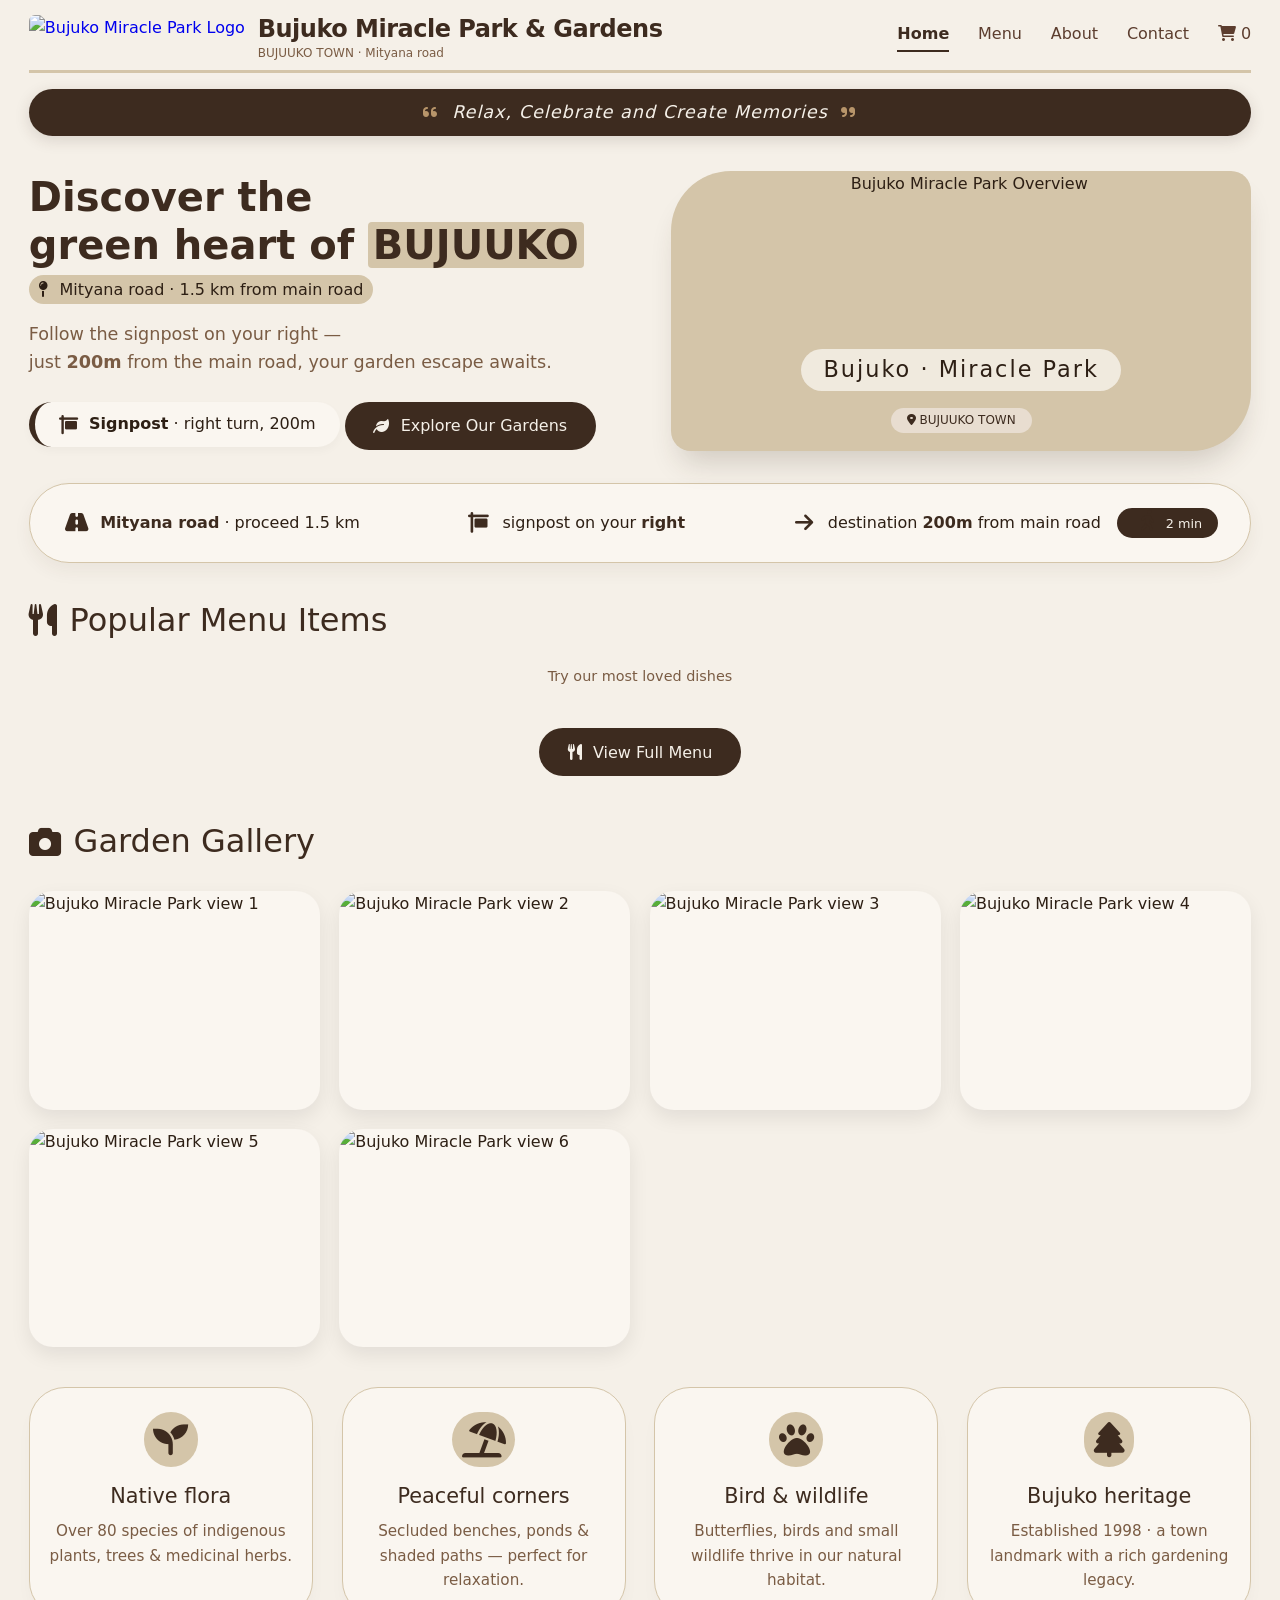
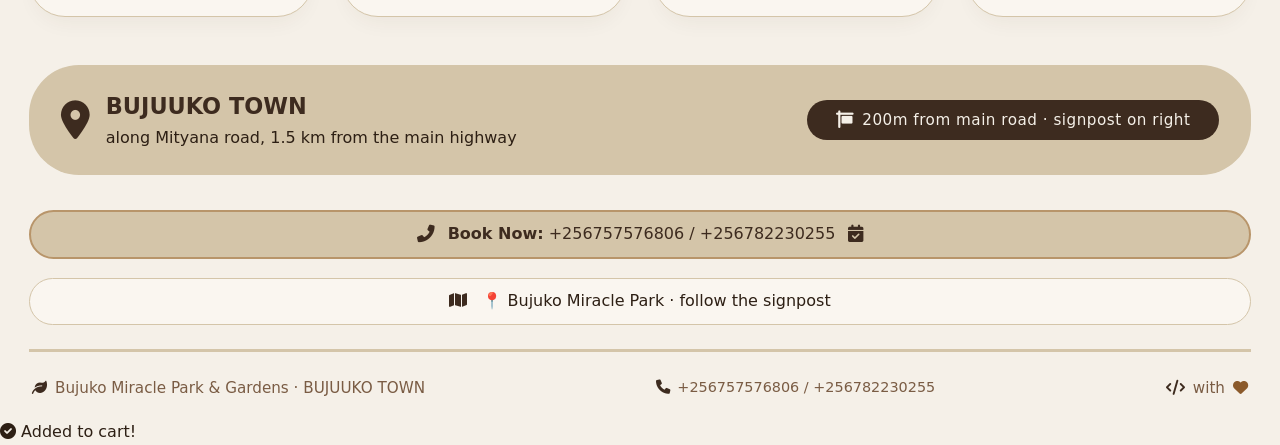
==== index.html @ a2c8a7f7 "Fix HTML formatting and ensure proper structure" ====
<!DOCTYPE html>
<html lang="en">
<head>
    <meta charset="UTF-8" />
    <meta name="viewport" content="width=device-width, initial-scale=1.0" />
    <title>Bujuko Miracle Park & Gardens · Home</title>

    <!-- Font Awesome Icons (free) -->
    <link rel="stylesheet" href="https://cdnjs.cloudflare.com/ajax/libs/font-awesome/6.0.0-beta3/css/all.min.css" />

    <!-- External CSS -->
    <link rel="stylesheet" href="style.css" />
</head>
<body>
    <div class="container">
        <!-- ===== HEADER / NAV ===== -->
        <header class="navbar">
            <div class="logo">
                <a href="index.html" style="text-decoration: none; display: flex; align-items: center; gap: 0.8rem;">
                    <img src="logo.jpeg" alt="Bujuko Miracle Park Logo" class="logo-img" />
                    <div>
                        <h1>Bujuko Miracle Park & Gardens</h1>
                        <span>BUJUUKO TOWN · Mityana road</span>
                    </div>
                </a>
            </div>
            <div class="nav-links">
                <a href="index.html" class="active">Home</a>
                <a href="menu.html">Menu</a>
                <a href="about.html">About</a>
                <a href="contact.html">Contact</a>
                <a href="cart.html" class="cart-link">
                    <i class="fas fa-shopping-cart"></i>
                    <span class="cart-count" id="cartCount">0</span>
                </a>
            </div>
        </header>

        <!-- ===== SLOGAN BANNER ===== -->
        <div class="slogan-banner">
            <i class="fas fa-quote-left"></i>
            <span>Relax, Celebrate and Create Memories</span>
            <i class="fas fa-quote-right"></i>
        </div>

        <!-- ===== HERO / SIGNPOST SECTION WITH OVERVIEW IMAGE ===== -->
        <div class="hero">
            <div class="hero-text">
                <h2>
                    Discover the <br />green heart of
                    <span class="highlight-town">BUJUUKO</span>
                </h2>
                <div class="highlight">
                    <i class="fas fa-map-pin" style="margin-right: 6px"></i>
                    Mityana road · 1.5 km from main road
                </div>
                <p>
                    Follow the signpost on your right — <br />
                    just <strong>200m</strong> from the main road, your garden escape
                    awaits.
                </p>
                <div class="signpost-badge">
                    <i class="fas fa-sign"></i>
                    <span><strong>Signpost</strong> · right turn, 200m</span>
                </div>
                <a href="about.html" class="btn-primary">
                    <i class="fas fa-leaf"></i> Explore Our Gardens
                </a>
            </div>
            <div class="hero-image">
                <img src="overview.jpeg" alt="Bujuko Miracle Park Overview" class="hero-img" />
                <div class="hero-overlay"></div>
                <div class="garden-label">Bujuko · Miracle Park</div>
                <div class="hero-location">
                    <i class="fas fa-location-dot"></i> BUJUUKO TOWN
                </div>
            </div>
        </div>

        <!-- ===== DIRECTION CARD ===== -->
        <div class="direction-card">
            <div class="direction-item">
                <i class="fas fa-road"></i>
                <span><strong>Mityana road</strong> · proceed 1.5 km</span>
            </div>
            <div class="direction-item">
                <i class="fas fa-sign"></i>
                <span>signpost on your <strong>right</strong></span>
            </div>
            <div class="direction-item">
                <i class="fas fa-arrow-right"></i>
                <span>destination <strong>200m</strong> from main road</span>
                <span class="distance-badge"
                ><i class="fas fa-walking"></i> 2 min</span>
            </div>
        </div>

        <!-- ===== FEATURED MENU ITEMS ===== -->
        <section class="featured-menu">
            <h2 class="section-title">
                <i class="fas fa-utensils"></i> Popular Menu Items
            </h2>
            <p class="menu-subtitle">Try our most loved dishes</p>
            <div class="menu-grid" id="featuredMenu">
                <!-- Items will be loaded by JavaScript -->
            </div>
            <div style="text-align: center; margin-top: 1.5rem;">
                <a href="menu.html" class="btn-primary">
                    <i class="fas fa-utensils"></i> View Full Menu
                </a>
            </div>
        </section>

        <!-- ===== PHOTO GALLERY ===== -->
        <section class="gallery-section">
            <h2 class="section-title">
                <i class="fas fa-camera"></i> Garden Gallery
            </h2>
            <div class="gallery-grid">
                <div class="gallery-item">
                    <img src="garden1.jpeg" alt="Bujuko Miracle Park view 1" />
                </div>
                <div class="gallery-item">
                    <img src="garden2.jpeg" alt="Bujuko Miracle Park view 2" />
                </div>
                <div class="gallery-item">
                    <img src="garden3.jpeg" alt="Bujuko Miracle Park view 3" />
                </div>
                <div class="gallery-item">
                    <img src="garden4.jpeg" alt="Bujuko Miracle Park view 4" />
                </div>
                <div class="gallery-item">
                    <img src="garden5.jpeg" alt="Bujuko Miracle Park view 5" />
                </div>
                <div class="gallery-item">
                    <img src="garden6.jpeg" alt="Bujuko Miracle Park view 6" />
                </div>
            </div>
        </section>

        <!-- ===== FEATURES / HIGHLIGHTS ===== -->
        <div class="features">
            <div class="feature-card">
                <i class="fas fa-seedling"></i>
                <h3>Native flora</h3>
                <p>
                    Over 80 species of indigenous plants, trees &amp; medicinal
                    herbs.
                </p>
            </div>
            <div class="feature-card">
                <i class="fas fa-umbrella-beach"></i>
                <h3>Peaceful corners</h3>
                <p>
                    Secluded benches, ponds &amp; shaded paths — perfect for
                    relaxation.
                </p>
            </div>
            <div class="feature-card">
                <i class="fas fa-paw"></i>
                <h3>Bird &amp; wildlife</h3>
                <p>
                    Butterflies, birds and small wildlife thrive in our natural
                    habitat.
                </p>
            </div>
            <div class="feature-card">
                <i class="fas fa-tree"></i>
                <h3>Bujuko heritage</h3>
                <p>
                    Established 1998 · a town landmark with a rich gardening
                    legacy.
                </p>
            </div>
        </div>

        <!-- ===== LOCATION / TOWN + MAIN ROAD INFO ===== -->
        <div class="location-section">
            <div class="location-text">
                <i class="fas fa-location-dot"></i>
                <div>
                    <span class="town">BUJUUKO TOWN</span>
                    <span style="display: block; font-size: 1rem;">
                        along Mityana road, 1.5 km from the main highway
                    </span>
                </div>
            </div>
            <div class="location-cta">
                <i class="fas fa-sign"></i> 200m from main road · signpost on right
            </div>
        </div>

        <!-- ===== BOOKING NUMBERS ===== -->
        <div class="booking-banner">
            <i class="fas fa-phone-alt"></i>
            <span><strong>Book Now:</strong> +256757576806 / +256782230255</span>
            <i class="fas fa-calendar-check"></i>
        </div>

        <!-- ===== DYNAMIC GREETING MESSAGE ===== -->
        <div class="greeting-message">
            <i class="fas fa-map"></i>
            <span id="dynamic-greeting">📍 Bujuko Miracle Park · follow the signpost</span>
        </div>

        <!-- ===== FOOTER ===== -->
        <footer class="footer">
            <div>
                <i class="fas fa-leaf"></i> Bujuko Miracle Park & Gardens · BUJUUKO TOWN
            </div>
            <div class="credit">
                <i class="fas fa-phone"></i> +256757576806 / +256782230255
            </div>
            <div>
                <i class="fas fa-code"></i> with <i class="fas fa-heart"></i>
            </div>
        </footer>
    </div>

    <!-- Lightbox overlay for full-size images -->
    <div class="lightbox" id="lightbox">
        <span class="close-lightbox" id="closeLightbox">&times;</span>
        <img class="lightbox-content" id="lightboxImage" />
        <div class="lightbox-caption" id="lightboxCaption"></div>
    </div>

    <!-- Cart Toast Notification -->
    <div id="cartToast" class="cart-toast">
        <i class="fas fa-check-circle"></i>
        <span id="toastMessage">Added to cart!</span>
    </div>

    <!-- External JavaScript -->
    <script src="script.js"></script>
</body>
</html>
---- style.css ----
/* ============================================================
   BUJUKO MIRACLE PARK & GARDENS - COFFEE BROWN & OFF-WHITE THEME
   Pages: Home | About | Contact
   ============================================================ */

/* ---------- COLOR VARIABLES ---------- */
:root {
    --coffee-dark: #3D2B1F;
    --coffee-medium: #5C3D2E;
    --coffee-light: #7A5C44;
    --coffee-cream: #D4C5A9;
    --off-white: #F5F0E8;
    --warm-white: #FAF6F0;
    --cream: #E8DDD0;
    --coffee-gold: #B8956A;
    --coffee-foam: #E8DDD0;
    --text-dark: #2D1F14;
    --text-light: #F5F0E8;
}

/* ---------- RESET & BASE ---------- */
* {
    margin: 0;
    padding: 0;
    box-sizing: border-box;
    font-family: 'Segoe UI', Roboto, system-ui, sans-serif;
}

body {
    background: var(--off-white);
    color: var(--text-dark);
    line-height: 1.6;
}

.container {
    max-width: 1280px;
    margin: 0 auto;
    padding: 0 1.8rem;
}

/* ---------- SLOGAN BANNER ---------- */
.slogan-banner {
    background: var(--coffee-dark);
    color: var(--off-white);
    text-align: center;
    padding: 0.6rem 1.2rem;
    border-radius: 60px;
    margin: 1rem 0 0.5rem;
    font-size: 1.1rem;
    font-weight: 400;
    letter-spacing: 1px;
    display: flex;
    align-items: center;
    justify-content: center;
    gap: 0.8rem;
    flex-wrap: wrap;
    box-shadow: 0 4px 15px rgba(61, 43, 31, 0.15);
}

.slogan-banner i {
    color: var(--coffee-gold);
    font-size: 1rem;
}

.slogan-banner span {
    font-style: italic;
}

/* ---------- BOOKING BANNER ---------- */
.booking-banner {
    background: var(--coffee-cream);
    color: var(--coffee-dark);
    text-align: center;
    padding: 0.6rem 1.2rem;
    border-radius: 60px;
    margin: 1.2rem 0;
    font-size: 1rem;
    font-weight: 500;
    display: flex;
    align-items: center;
    justify-content: center;
    gap: 0.8rem;
    flex-wrap: wrap;
    border: 2px solid var(--coffee-gold);
}

.booking-banner i {
    color: var(--coffee-dark);
    font-size: 1.1rem;
}

.booking-banner strong {
    color: var(--coffee-dark);
}

/* ---------- QUICK BOOKING (Contact Page) ---------- */
.quick-booking {
    background: var(--warm-white);
    padding: 1.2rem;
    border-radius: 28px;
    margin: 1.2rem 0;
    border: 2px solid var(--coffee-cream);
    text-align: center;
}

.quick-booking h3 {
    color: var(--coffee-dark);
    margin-bottom: 0.4rem;
    font-size: 1.2rem;
}

.quick-booking h3 i {
    color: var(--coffee-dark);
    margin-right: 0.5rem;
}

.quick-booking p {
    color: var(--coffee-light);
    margin-bottom: 0.8rem;
}

.booking-buttons {
    display: flex;
    gap: 0.8rem;
    justify-content: center;
    flex-wrap: wrap;
}

.booking-btn {
    display: inline-flex;
    align-items: center;
    gap: 0.5rem;
    background: var(--coffee-dark);
    color: var(--off-white);
    padding: 0.5rem 1.2rem;
    border-radius: 60px;
    text-decoration: none;
    font-weight: 500;
    transition: 0.3s;
    font-size: 0.9rem;
}

.booking-btn:hover {
    background: var(--coffee-medium);
    transform: translateY(-2px);
    box-shadow: 0 6px 20px rgba(61, 43, 31, 0.2);
}

.booking-btn i {
    color: var(--coffee-gold);
}

/* ---------- HEADER / NAV ---------- */
.navbar {
    display: flex;
    justify-content: space-between;
    align-items: center;
    padding: 0.6rem 0 0.4rem;
    flex-wrap: wrap;
    border-bottom: 3px solid var(--coffee-cream);
}

.logo a {
    text-decoration: none;
    display: flex;
    align-items: center;
    gap: 0.8rem;
}

.logo h1 {
    font-size: 1.5rem;
    font-weight: 600;
    color: var(--coffee-dark);
    letter-spacing: -0.5px;
}

.logo span {
    font-weight: 300;
    color: var(--coffee-light);
    font-size: 0.75rem;
    display: block;
    margin-top: -4px;
}

/* ---------- LOGO IMAGE ---------- */
.logo-img {
    height: 42px;
    width: auto;
    border-radius: 6px;
    display: block;
}

.nav-links {
    display: flex;
    gap: 1.8rem;
    font-weight: 500;
}

.nav-links a {
    text-decoration: none;
    color: var(--coffee-medium);
    font-size: 1rem;
    transition: 0.2s;
    border-bottom: 2px solid transparent;
    padding-bottom: 4px;
}

.nav-links a:hover {
    border-bottom-color: var(--coffee-gold);
    color: var(--coffee-dark);
}

.nav-links a.active {
    border-bottom-color: var(--coffee-dark);
    color: var(--coffee-dark);
    font-weight: 600;
}

/* ---------- BUTTONS ---------- */
.btn-primary {
    display: inline-flex;
    align-items: center;
    gap: 0.7rem;
    background: var(--coffee-dark);
    color: var(--off-white);
    padding: 0.7rem 1.8rem;
    border-radius: 60px;
    text-decoration: none;
    font-weight: 500;
    transition: 0.3s;
    border: none;
    cursor: pointer;
    font-size: 1rem;
    margin-top: 1rem;
}

.btn-primary:hover {
    background: var(--coffee-medium);
    transform: translateY(-2px);
    box-shadow: 0 8px 20px rgba(61, 43, 31, 0.3);
}

/* ---------- HERO ---------- */
.hero {
    display: flex;
    flex-wrap: wrap;
    align-items: center;
    justify-content: space-between;
    margin: 2.2rem 0 2rem;
    gap: 2rem;
}

.hero-text {
    flex: 1 1 380px;
}

.hero-text h2 {
    font-size: 2.5rem;
    font-weight: 600;
    color: var(--coffee-dark);
    line-height: 1.2;
}

.highlight-town {
    background: var(--coffee-cream);
    padding: 0 0.3rem;
    border-radius: 4px;
}

.hero-text .highlight {
    background: var(--coffee-cream);
    padding: 0.1rem 0.6rem;
    display: inline-block;
    border-radius: 30px;
    font-weight: 300;
    font-size: 1rem;
    margin-top: 0.4rem;
}

.hero-text p {
    font-size: 1.1rem;
    margin: 1rem 0 0.6rem;
    color: var(--coffee-light);
}

.signpost-badge {
    background: var(--warm-white);
    padding: 0.6rem 1.5rem;
    border-radius: 60px;
    display: inline-flex;
    align-items: center;
    gap: 0.7rem;
    font-weight: 500;
    border-left: 6px solid var(--coffee-dark);
    box-shadow: 0 4px 10px rgba(0, 0, 0, 0.03);
    margin-top: 0.5rem;
}

.signpost-badge i {
    color: var(--coffee-dark);
    font-size: 1.2rem;
}

.hero-image {
    flex: 1 1 380px;
    max-width: 580px;
    background: var(--coffee-cream);
    border-radius: 60px 20px 60px 20px;
    padding: 0;
    box-shadow: 0 20px 30px -10px rgba(61, 43, 31, 0.2);
    text-align: center;
    min-height: 280px;
    max-height: 380px;
    display: flex;
    flex-direction: column;
    align-items: center;
    justify-content: center;
    overflow: hidden;
    position: relative;
}

.hero-img {
    width: 100%;
    height: 100%;
    object-fit: cover;
    min-height: 280px;
    max-height: 380px;
    border-radius: 60px 20px 60px 20px;
}

.hero-image .garden-label {
    position: absolute;
    font-size: 1.4rem;
    font-weight: 300;
    letter-spacing: 2px;
    color: var(--text-dark);
    background: rgba(245, 240, 232, 0.85);
    padding: 0.2rem 1.4rem;
    border-radius: 60px;
    backdrop-filter: blur(2px);
    bottom: 60px;
}

.hero-location {
    position: absolute;
    font-size: 0.75rem;
    background: var(--coffee-foam);
    padding: 0.2rem 1rem;
    border-radius: 40px;
    bottom: 18px;
    color: var(--coffee-dark);
}

/* ---------- DIRECTION CARD ---------- */
.direction-card {
    border-radius: 40px;
    padding: 1.2rem 1.8rem;
    margin: 1.5rem 0 2rem;
    display: flex;
    flex-wrap: wrap;
    align-items: center;
    justify-content: space-between;
    background: var(--warm-white);
    border: 1px solid var(--coffee-cream);
    box-shadow: 0 8px 18px rgba(61, 43, 31, 0.06);
}

.direction-item {
    display: flex;
    align-items: center;
    gap: 0.6rem;
    font-size: 1rem;
    padding: 0.3rem 0.2rem;
}

.direction-item i {
    color: var(--coffee-dark);
    width: 1.8rem;
    font-size: 1.3rem;
    text-align: center;
}

.direction-item strong {
    font-weight: 600;
    color: var(--coffee-dark);
}

.direction-item .distance-badge {
    background: var(--coffee-dark);
    color: var(--off-white);
    padding: 0.2rem 1rem;
    border-radius: 60px;
    font-size: 0.8rem;
    margin-left: 0.4rem;
    font-weight: 500;
}

/* ---------- GALLERY SECTION ---------- */
.gallery-section {
    margin: 2.5rem 0;
}

.section-title {
    font-size: 2rem;
    font-weight: 500;
    color: var(--coffee-dark);
    margin-bottom: 1.5rem;
    display: flex;
    align-items: center;
    gap: 0.8rem;
}

.section-title i {
    color: var(--coffee-dark);
}

.gallery-grid {
    display: grid;
    grid-template-columns: repeat(auto-fill, minmax(240px, 1fr));
    gap: 1.2rem;
}

.gallery-item {
    border-radius: 24px;
    overflow: hidden;
    box-shadow: 0 8px 20px rgba(0, 0, 0, 0.08);
    transition: transform 0.3s ease, box-shadow 0.3s ease;
    cursor: pointer;
    background: var(--warm-white);
    aspect-ratio: 4 / 3;
    max-height: 220px;
}

.gallery-item:hover {
    transform: scale(1.03);
    box-shadow: 0 12px 30px rgba(61, 43, 31, 0.15);
}

.gallery-item img {
    width: 100%;
    height: 100%;
    object-fit: cover;
    display: block;
}

/* ---------- FEATURES GRID ---------- */
.features {
    display: grid;
    grid-template-columns: repeat(auto-fit, minmax(220px, 1fr));
    gap: 1.8rem;
    margin: 2.5rem 0 3rem;
}

.feature-card {
    background: var(--warm-white);
    padding: 1.5rem 1.2rem;
    border-radius: 36px;
    box-shadow: 0 12px 22px -8px rgba(61, 43, 31, 0.06);
    transition: all 0.15s;
    border: 1px solid var(--coffee-cream);
    text-align: center;
}

.feature-card:hover {
    transform: translateY(-5px);
    border-color: var(--coffee-gold);
    box-shadow: 0 20px 28px -12px var(--coffee-light);
}

.feature-card i {
    font-size: 2.2rem;
    color: var(--coffee-dark);
    background: var(--coffee-cream);
    padding: 0.6rem;
    border-radius: 60px;
    margin-bottom: 0.8rem;
}

.feature-card h3 {
    font-size: 1.3rem;
    font-weight: 500;
    color: var(--coffee-dark);
}

.feature-card p {
    color: var(--coffee-light);
    margin-top: 0.4rem;
    font-size: 0.95rem;
}

/* ---------- LOCATION SECTION ---------- */
.location-section {
    background: var(--coffee-cream);
    border-radius: 50px;
    padding: 1.5rem 2rem;
    margin: 2rem 0 2.2rem;
    display: flex;
    flex-wrap: wrap;
    align-items: center;
    justify-content: space-between;
    gap: 1.2rem;
}

.location-text {
    display: flex;
    align-items: center;
    gap: 1rem;
}

.location-text i {
    font-size: 2.4rem;
    color: var(--coffee-dark);
}

.location-text div {
    font-size: 1.1rem;
}

.location-text .town {
    font-weight: 600;
    font-size: 1.4rem;
    color: var(--coffee-dark);
}

.location-cta {
    background: var(--coffee-dark);
    color: var(--off-white);
    padding: 0.5rem 1.8rem;
    border-radius: 60px;
    font-weight: 500;
    letter-spacing: 0.5px;
    display: inline-flex;
    align-items: center;
    gap: 0.5rem;
    transition: 0.2s;
    cursor: default;
    border: none;
    font-size: 0.95rem;
}

.location-cta i {
    font-size: 1.1rem;
}

/* ---------- GREETING MESSAGE ---------- */
.greeting-message {
    text-align: center;
    background: var(--warm-white);
    border-radius: 60px;
    padding: 0.6rem 1rem;
    margin: 0.6rem 0 1rem;
    border: 1px solid var(--coffee-cream);
}

.greeting-message i {
    color: var(--coffee-dark);
    margin-right: 10px;
}

/* ---------- LIGHTBOX ---------- */
.lightbox {
    display: none;
    position: fixed;
    z-index: 1000;
    left: 0;
    top: 0;
    width: 100%;
    height: 100%;
    background-color: rgba(61, 43, 31, 0.92);
    justify-content: center;
    align-items: center;
    flex-direction: column;
}

.lightbox.show {
    display: flex;
}

.lightbox-content {
    max-width: 85%;
    max-height: 85%;
    object-fit: contain;
    border-radius: 12px;
}

.close-lightbox {
    position: absolute;
    top: 30px;
    right: 50px;
    color: var(--off-white);
    font-size: 3.5rem;
    font-weight: 300;
    cursor: pointer;
    transition: 0.2s;
}

.close-lightbox:hover {
    color: var(--coffee-cream);
}

.lightbox-caption {
    color: var(--off-white);
    margin-top: 1.2rem;
    font-size: 1.1rem;
    background: rgba(61, 43, 31, 0.7);
    padding: 0.5rem 2rem;
    border-radius: 40px;
}

/* ---------- FOOTER ---------- */
.footer {
    border-top: 3px solid var(--coffee-cream);
    padding: 1.5rem 0 1.2rem;
    margin-top: 1.5rem;
    display: flex;
    flex-wrap: wrap;
    justify-content: space-between;
    align-items: center;
    color: var(--coffee-light);
    font-size: 0.95rem;
}

.footer i {
    margin: 0 0.2rem;
    color: var(--coffee-dark);
}

.footer .credit {
    font-size: 0.9rem;
}

.footer .fa-heart {
    color: #8B5A2B;
}

/* ============================================================
   ABOUT PAGE STYLES
   ============================================================ */

/* ---------- PAGE HERO ---------- */
.page-hero {
    text-align: center;
    padding: 2rem 0 1.2rem;
    border-bottom: 2px solid var(--coffee-cream);
    margin-bottom: 2rem;
}

.page-hero h1 {
    font-size: 2.5rem;
    color: var(--coffee-dark);
    font-weight: 600;
}

.page-hero h1 i {
    color: var(--coffee-dark);
    margin-right: 0.8rem;
}

.page-subtitle {
    font-size: 1.1rem;
    color: var(--coffee-light);
    margin-top: 0.3rem;
}

/* ---------- ABOUT GRID ---------- */
.about-grid {
    display: grid;
    grid-template-columns: 1fr 1fr;
    gap: 2.5rem;
    margin: 1.5rem 0 2.5rem;
    align-items: start;
}

.about-text h2 {
    font-size: 1.8rem;
    color: var(--coffee-dark);
    margin-bottom: 1rem;
}

.about-text h2 i {
    color: var(--coffee-dark);
    margin-right: 0.6rem;
}

.about-text p {
    font-size: 1rem;
    color: var(--coffee-light);
    margin-bottom: 1rem;
    line-height: 1.8;
}

.about-stats {
    display: flex;
    gap: 1.5rem;
    margin: 1.5rem 0;
    flex-wrap: wrap;
}

.stat-item {
    text-align: center;
    background: var(--coffee-cream);
    padding: 0.8rem 1.5rem;
    border-radius: 20px;
    flex: 1;
    min-width: 80px;
}

.stat-number {
    display: block;
    font-size: 2rem;
    font-weight: 700;
    color: var(--coffee-dark);
}

.stat-label {
    font-size: 0.8rem;
    color: var(--coffee-light);
}

.about-image {
    background: var(--coffee-cream);
    border-radius: 40px;
    overflow: hidden;
    box-shadow: 0 12px 30px rgba(61, 43, 31, 0.08);
    max-height: 360px;
}

.about-image img {
    width: 100%;
    height: 320px;
    object-fit: cover;
}

.image-caption {
    padding: 0.6rem;
    text-align: center;
    color: var(--coffee-light);
    font-style: italic;
    font-size: 0.9rem;
}

/* ---------- OFFER SECTION ---------- */
.offer-section {
    margin: 2.5rem 0;
}

.offer-grid {
    display: grid;
    grid-template-columns: repeat(auto-fill, minmax(220px, 1fr));
    gap: 1.2rem;
}

.offer-card {
    background: var(--warm-white);
    padding: 1.5rem;
    border-radius: 28px;
    text-align: center;
    border: 1px solid var(--coffee-cream);
    transition: 0.3s;
}

.offer-card:hover {
    transform: translateY(-5px);
    box-shadow: 0 12px 30px rgba(61, 43, 31, 0.08);
}

.offer-card i {
    font-size: 2.2rem;
    color: var(--coffee-dark);
    background: var(--coffee-cream);
    padding: 0.6rem;
    border-radius: 60px;
    margin-bottom: 0.8rem;
}

.offer-card h3 {
    font-size: 1.1rem;
    color: var(--coffee-dark);
    margin-bottom: 0.4rem;
}

.offer-card p {
    color: var(--coffee-light);
    font-size: 0.9rem;
}

/* ---------- TESTIMONIALS ---------- */
.testimonials {
    margin: 2.5rem 0;
}

.testimonial-grid {
    display: grid;
    grid-template-columns: repeat(auto-fill, minmax(260px, 1fr));
    gap: 1.5rem;
}

.testimonial-card {
    background: var(--warm-white);
    padding: 1.5rem;
    border-radius: 28px;
    box-shadow: 0 8px 20px rgba(0, 0, 0, 0.05);
    border: 1px solid var(--coffee-cream);
}

.testimonial-card .stars {
    color: #B8956A;
    margin-bottom: 0.6rem;
}

.testimonial-card p {
    font-size: 0.95rem;
    color: var(--coffee-light);
    font-style: italic;
    margin-bottom: 0.8rem;
}

.testimonial-author {
    display: flex;
    flex-direction: column;
}

.testimonial-author strong {
    color: var(--coffee-dark);
    font-size: 0.95rem;
}

.testimonial-author span {
    font-size: 0.8rem;
    color: var(--coffee-light);
}

/* ============================================================
   CONTACT PAGE STYLES
   ============================================================ */

/* ---------- CONTACT GRID ---------- */
.contact-grid {
    display: grid;
    grid-template-columns: 1.5fr 1fr;
    gap: 2.5rem;
    margin: 1.5rem 0 2.5rem;
}

/* ---------- CONTACT FORM ---------- */
.contact-form-wrapper h2 {
    font-size: 1.6rem;
    color: var(--coffee-dark);
    margin-bottom: 1.2rem;
}

.contact-form-wrapper h2 i {
    color: var(--coffee-dark);
    margin-right: 0.6rem;
}

.contact-form .form-group {
    margin-bottom: 1rem;
}

.contact-form label {
    display: block;
    font-weight: 500;
    color: var(--coffee-dark);
    margin-bottom: 0.3rem;
    font-size: 0.95rem;
}

.contact-form label i {
    color: var(--coffee-dark);
    margin-right: 0.4rem;
    width: 1.2rem;
}

.contact-form input,
.contact-form select,
.contact-form textarea {
    width: 100%;
    padding: 0.7rem 1rem;
    border: 2px solid var(--coffee-cream);
    border-radius: 16px;
    font-size: 0.95rem;
    background: var(--warm-white);
    transition: 0.2s;
    color: var(--text-dark);
}

.contact-form input:focus,
.contact-form select:focus,
.contact-form textarea:focus {
    outline: none;
    border-color: var(--coffee-dark);
    box-shadow: 0 0 0 4px rgba(61, 43, 31, 0.1);
}

.contact-form textarea {
    resize: vertical;
}

.form-status {
    margin-top: 0.8rem;
    padding: 0.6rem;
    border-radius: 16px;
    display: none;
}

.form-status.success {
    display: block;
    background: #d4edda;
    color: #155724;
    border: 1px solid #c3e6cb;
}

.form-status.error {
    display: block;
    background: #f8d7da;
    color: #721c24;
    border: 1px solid #f5c6cb;
}

/* ---------- CONTACT INFO ---------- */
.contact-info h2 {
    font-size: 1.6rem;
    color: var(--coffee-dark);
    margin-bottom: 1.2rem;
}

.contact-info h2 i {
    color: var(--coffee-dark);
    margin-right: 0.6rem;
}

.info-item {
    display: flex;
    gap: 0.8rem;
    margin-bottom: 1.2rem;
}

.info-item i {
    font-size: 1.2rem;
    color: var(--coffee-dark);
    width: 1.8rem;
    padding-top: 0.2rem;
}

.info-item strong {
    display: block;
    color: var(--coffee-dark);
    font-size: 0.95rem;
}

.info-item p {
    color: var(--coffee-light);
    margin: 0.2rem 0;
    font-size: 0.95rem;
}

/* ---------- DIRECTIONS BOX ---------- */
.directions-box {
    background: var(--coffee-cream);
    padding: 1.2rem;
    border-radius: 28px;
    margin: 1.2rem 0;
}

.directions-box h3 {
    color: var(--coffee-dark);
    margin-bottom: 0.8rem;
    font-size: 1.1rem;
}

.directions-box h3 i {
    color: var(--coffee-dark);
    margin-right: 0.5rem;
}

.direction-step {
    display: flex;
    align-items: center;
    gap: 0.6rem;
    margin-bottom: 0.6rem;
}

.step-number {
    background: var(--coffee-dark);
    color: var(--off-white);
    width: 24px;
    height: 24px;
    border-radius: 50%;
    display: flex;
    align-items: center;
    justify-content: center;
    font-weight: 600;
    font-size: 0.8rem;
    flex-shrink: 0;
}

.direction-step p {
    color: var(--coffee-dark);
    font-size: 0.95rem;
}

/* ---------- SOCIAL LINKS ---------- */
.social-links h3 {
    color: var(--coffee-dark);
    margin-bottom: 0.8rem;
    font-size: 1.1rem;
}

.social-links h3 i {
    color: var(--coffee-dark);
    margin-right: 0.5rem;
}

.social-icons {
    display: flex;
    gap: 0.8rem;
}

.social-icons a {
    display: inline-flex;
    align-items: center;
    justify-content: center;
    width: 42px;
    height: 42px;
    background: var(--coffee-cream);
    border-radius: 50%;
    color: var(--coffee-dark);
    font-size: 1.1rem;
    transition: 0.3s;
    text-decoration: none;
}

.social-icons a:hover {
    background: var(--coffee-dark);
    color: var(--off-white);
    transform: translateY(-3px);
}

/* ---------- MAP SECTION ---------- */
.map-section {
    margin: 2.5rem 0;
}

.map-placeholder {
    background: var(--coffee-cream);
    border-radius: 40px;
    padding: 2.5rem 1.8rem;
    text-align: center;
    border: 2px dashed var(--coffee-gold);
}

.map-placeholder i {
    font-size: 3.5rem;
    color: var(--coffee-dark);
    margin-bottom: 0.8rem;
}

.map-placeholder p {
    font-size: 1rem;
    color: var(--coffee-dark);
}

.map-placeholder .map-directions {
    color: var(--coffee-light);
    font-size: 0.9rem;
    margin-top: 0.3rem;
}

.map-badge {
    display: inline-block;
    background: var(--coffee-dark);
    color: var(--off-white);
    padding: 0.3rem 1.5rem;
    border-radius: 60px;
    margin-top: 0.8rem;
    font-weight: 500;
    font-size: 0.9rem;
}

.map-badge i {
    font-size: 0.9rem;
    margin-right: 0.4rem;
}

/* ============================================================
   MENU IMAGE SLIDESHOW STYLES
   ============================================================ */

.menu-section {
    margin: 2rem 0 1.5rem;
    padding: 1.2rem 0.8rem;
    background: var(--warm-white);
    border-radius: 30px;
    border: 1px solid var(--coffee-cream);
}

.menu-subtitle {
    text-align: center;
    color: var(--coffee-light);
    font-size: 0.9rem;
    margin-top: -0.3rem;
    margin-bottom: 1rem;
}

.menu-carousel {
    position: relative;
    overflow: hidden;
    border-radius: 16px;
    background: var(--off-white);
    padding: 0.3rem;
    min-height: 180px;
    max-width: 650px;
    margin: 0 auto;
    display: flex;
    align-items: center;
    justify-content: center;
}

.menu-slide {
    display: none;
    width: 100%;
    animation: fadeSlide 0.5s ease;
}

.menu-slide.active {
    display: block;
}

.menu-slide-img {
    width: 100%;
    height: auto;
    max-height: 340px;
    object-fit: contain;
    border-radius: 12px;
    display: block;
    background: var(--warm-white);
}

@keyframes fadeSlide {
    0% {
        opacity: 0;
        transform: scale(0.98);
    }
    100% {
        opacity: 1;
        transform: scale(1);
    }
}

/* Carousel Navigation Buttons */
.carousel-btn {
    position: absolute;
    top: 50%;
    transform: translateY(-50%);
    background: var(--coffee-dark);
    color: var(--off-white);
    border: none;
    width: 30px;
    height: 30px;
    border-radius: 50%;
    font-size: 0.7rem;
    cursor: pointer;
    transition: 0.3s;
    z-index: 10;
    display: flex;
    align-items: center;
    justify-content: center;
    box-shadow: 0 4px 12px rgba(61, 43, 31, 0.2);
}

.carousel-btn:hover {
    background: var(--coffee-medium);
    transform: translateY(-50%) scale(1.05);
}

.prev-btn {
    left: 6px;
}

.next-btn {
    right: 6px;
}

/* Carousel Dots */
.carousel-dots {
    display: flex;
    justify-content: center;
    gap: 0.4rem;
    margin-top: 0.6rem;
    flex-wrap: wrap;
}

.dot {
    width: 8px;
    height: 8px;
    border-radius: 50%;
    background: var(--coffee-cream);
    border: none;
    cursor: pointer;
    transition: 0.3s;
    padding: 0;
}

.dot:hover {
    background: var(--coffee-light);
}

.dot.active {
    background: var(--coffee-dark);
    transform: scale(1.2);
}

/* ============================================================
   MAP LINK STYLES - CLICKABLE GOOGLE MAPS
   ============================================================ */

.map-link {
    display: block;
    text-decoration: none;
    color: inherit;
    transition: 0.3s ease;
    cursor: pointer;
}

.map-link:hover {
    transform: scale(1.01);
}

.map-link:hover .map-click-hint {
    color: var(--coffee-dark);
    background: var(--coffee-cream);
}

.map-click-hint {
    display: inline-block;
    margin-top: 0.8rem;
    padding: 0.4rem 1.2rem;
    background: var(--warm-white);
    border-radius: 60px;
    font-size: 0.85rem;
    color: var(--coffee-light);
    transition: 0.3s ease;
    border: 1px solid var(--coffee-cream);
}

.map-click-hint i {
    margin-right: 0.4rem;
}

/* ============================================================
   RESPONSIVE STYLES
   ============================================================ */

@media (max-width: 900px) {
    .about-grid {
        grid-template-columns: 1fr;
    }

    .contact-grid {
        grid-template-columns: 1fr;
    }

    .about-image img {
        height: 250px;
    }

    .page-hero h1 {
        font-size: 2.2rem;
    }

    .slogan-banner {
        font-size: 1rem;
        padding: 0.5rem 1rem;
    }
}

@media (max-width: 768px) {
    .menu-carousel {
        min-height: 150px;
        max-width: 100%;
        padding: 0.2rem;
    }

    .menu-slide-img {
        max-height: 250px;
    }

    .carousel-btn {
        width: 26px;
        height: 26px;
        font-size: 0.6rem;
    }

    .menu-section {
        padding: 0.8rem 0.5rem;
        border-radius: 20px;
    }

    .menu-subtitle {
        font-size: 0.8rem;
        margin-bottom: 0.6rem;
    }

    .section-title {
        font-size: 1.6rem;
    }
}

@media (max-width: 650px) {
    .navbar {
        flex-direction: column;
        align-items: flex-start;
        gap: 0.4rem;
        padding: 0.5rem 0 0.3rem;
    }

    .logo a {
        gap: 0.6rem;
    }

    .logo h1 {
        font-size: 1.2rem;
    }

    .logo span {
        font-size: 0.65rem;
        margin-top: -3px;
    }

    .logo-img {
        height: 34px;
    }

    .nav-links {
        flex-wrap: wrap;
        gap: 0.8rem;
    }

    .nav-links a {
        font-size: 0.9rem;
    }

    .hero-text h2 {
        font-size: 2rem;
    }

    .hero-image {
        min-height: 200px;
        max-height: 280px;
    }

    .hero-img {
        min-height: 200px;
        max-height: 280px;
    }

    .direction-card {
        flex-direction: column;
        align-items: flex-start;
        gap: 0.6rem;
        padding: 1rem 1.2rem;
    }

    .location-section {
        flex-direction: column;
        align-items: flex-start;
        padding: 1.2rem 1.5rem;
    }

    .gallery-grid {
        grid-template-columns: repeat(auto-fill, minmax(150px, 1fr));
        gap: 0.6rem;
    }

    .gallery-item {
        max-height: 160px;
    }

    .close-lightbox {
        top: 20px;
        right: 25px;
        font-size: 2.5rem;
    }

    .lightbox-content {
        max-width: 95%;
        max-height: 80%;
    }

    .about-stats {
        gap: 0.8rem;
    }

    .stat-item {
        min-width: 60px;
        padding: 0.6rem 1rem;
    }

    .stat-number {
        font-size: 1.5rem;
    }

    .testimonial-grid {
        grid-template-columns: 1fr;
    }

    .offer-grid {
        grid-template-columns: 1fr;
    }

    .contact-form-wrapper h2,
    .contact-info h2 {
        font-size: 1.3rem;
    }

    .info-item {
        flex-direction: column;
        gap: 0.2rem;
    }

    .info-item i {
        width: auto;
    }

    .social-icons {
        justify-content: center;
    }

    .map-placeholder {
        padding: 1.5rem 1rem;
    }

    .page-hero h1 {
        font-size: 1.6rem;
    }

    .page-subtitle {
        font-size: 0.95rem;
    }

    .about-image img {
        height: 200px;
    }

    .slogan-banner {
        font-size: 0.85rem;
        padding: 0.4rem 0.6rem;
        gap: 0.4rem;
        border-radius: 40px;
    }

    .slogan-banner i {
        font-size: 0.7rem;
    }

    .booking-banner {
        font-size: 0.85rem;
        padding: 0.5rem 0.8rem;
    }

    .booking-buttons {
        flex-direction: column;
        align-items: center;
    }

    .booking-btn {
        width: 100%;
        justify-content: center;
        font-size: 0.85rem;
    }

    .hero-image .garden-label {
        font-size: 1rem;
        padding: 0.1rem 0.8rem;
        bottom: 45px;
    }

    .hero-location {
        font-size: 0.6rem;
        padding: 0.1rem 0.6rem;
        bottom: 12px;
    }
}

@media (max-width: 480px) {
    .container {
        padding: 0 0.8rem;
    }

    .logo a {
        gap: 0.4rem;
    }

    .logo h1 {
        font-size: 1rem;
    }

    .logo span {
        font-size: 0.55rem;
        margin-top: -2px;
    }

    .logo-img {
        height: 28px;
    }

    .nav-links {
        gap: 0.6rem;
    }

    .nav-links a {
        font-size: 0.8rem;
    }

    .hero-text h2 {
        font-size: 1.6rem;
    }

    .section-title {
        font-size: 1.3rem;
    }

    .feature-card {
        padding: 1rem;
    }

    .gallery-grid {
        grid-template-columns: repeat(auto-fill, minmax(120px, 1fr));
        gap: 0.5rem;
    }

    .gallery-item {
        max-height: 120px;
    }

    .footer {
        flex-direction: column;
        text-align: center;
        gap: 0.4rem;
        font-size: 0.8rem;
    }

    .hero-image .garden-label {
        font-size: 0.8rem;
        padding: 0.1rem 0.6rem;
        bottom: 35px;
    }

    .hero-location {
        font-size: 0.5rem;
        padding: 0.1rem 0.5rem;
        bottom: 10px;
    }

    .slogan-banner {
        font-size: 0.7rem;
        padding: 0.3rem 0.5rem;
        gap: 0.2rem;
        border-radius: 30px;
    }

    .slogan-banner i {
        font-size: 0.6rem;
    }

    .booking-banner {
        font-size: 0.7rem;
        padding: 0.4rem 0.6rem;
        gap: 0.3rem;
    }

    .booking-banner i {
        font-size: 0.7rem;
    }

    .menu-carousel {
        min-height: 120px;
        padding: 0.15rem;
    }

    .menu-slide-img {
        max-height: 200px;
    }

    .carousel-btn {
        width: 22px;
        height: 22px;
        font-size: 0.5rem;
    }

    .prev-btn {
        left: 4px;
    }

    .next-btn {
        right: 4px;
    }

    .dot {
        width: 6px;
        height: 6px;
    }

    .menu-section {
        padding: 0.5rem 0.3rem;
        border-radius: 16px;
        margin: 0.8rem 0;
    }

    .menu-subtitle {
        font-size: 0.7rem;
        margin-bottom: 0.4rem;
    }

    .location-text .town {
        font-size: 1.1rem;
    }

    .location-text div {
        font-size: 0.9rem;
    }

    .location-cta {
        font-size: 0.8rem;
        padding: 0.4rem 1.2rem;
    }

    .map-placeholder i {
        font-size: 2.5rem;
    }

    .map-placeholder p {
        font-size: 0.85rem;
    }

    .map-badge {
        font-size: 0.75rem;
        padding: 0.2rem 1rem;
    }

    .map-click-hint {
        font-size: 0.7rem;
        padding: 0.3rem 0.8rem;
    }
}
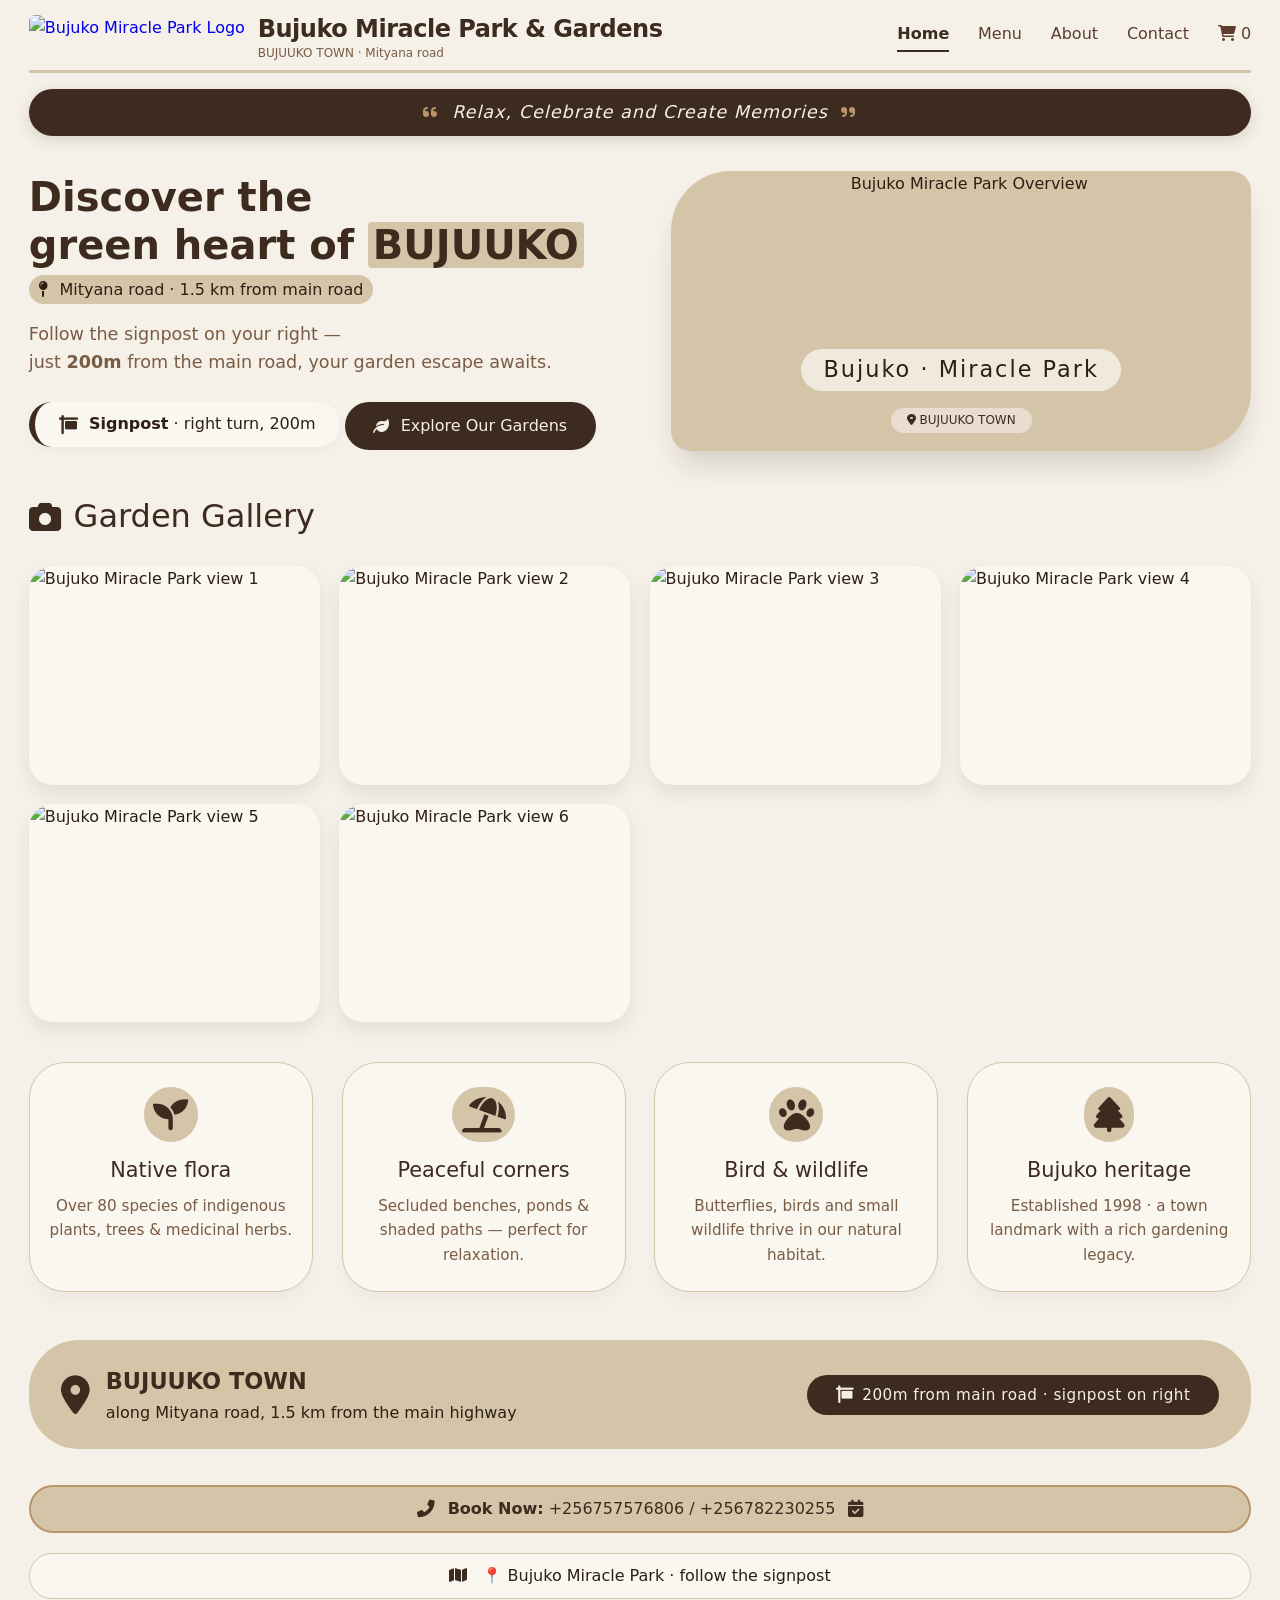
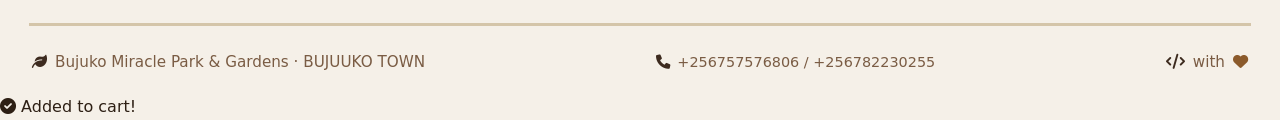
==== commit 1e2e352a: "Restore index.html content" ====
--- a/index.html
+++ b/index.html
@@ -77,40 +77,6 @@
             </div>
         </div>
 
-        <!-- ===== DIRECTION CARD ===== -->
-        <div class="direction-card">
-            <div class="direction-item">
-                <i class="fas fa-road"></i>
-                <span><strong>Mityana road</strong> · proceed 1.5 km</span>
-            </div>
-            <div class="direction-item">
-                <i class="fas fa-sign"></i>
-                <span>signpost on your <strong>right</strong></span>
-            </div>
-            <div class="direction-item">
-                <i class="fas fa-arrow-right"></i>
-                <span>destination <strong>200m</strong> from main road</span>
-                <span class="distance-badge"
-                ><i class="fas fa-walking"></i> 2 min</span>
-            </div>
-        </div>
-
-        <!-- ===== FEATURED MENU ITEMS ===== -->
-        <section class="featured-menu">
-            <h2 class="section-title">
-                <i class="fas fa-utensils"></i> Popular Menu Items
-            </h2>
-            <p class="menu-subtitle">Try our most loved dishes</p>
-            <div class="menu-grid" id="featuredMenu">
-                <!-- Items will be loaded by JavaScript -->
-            </div>
-            <div style="text-align: center; margin-top: 1.5rem;">
-                <a href="menu.html" class="btn-primary">
-                    <i class="fas fa-utensils"></i> View Full Menu
-                </a>
-            </div>
-        </section>
-
         <!-- ===== PHOTO GALLERY ===== -->
         <section class="gallery-section">
             <h2 class="section-title">
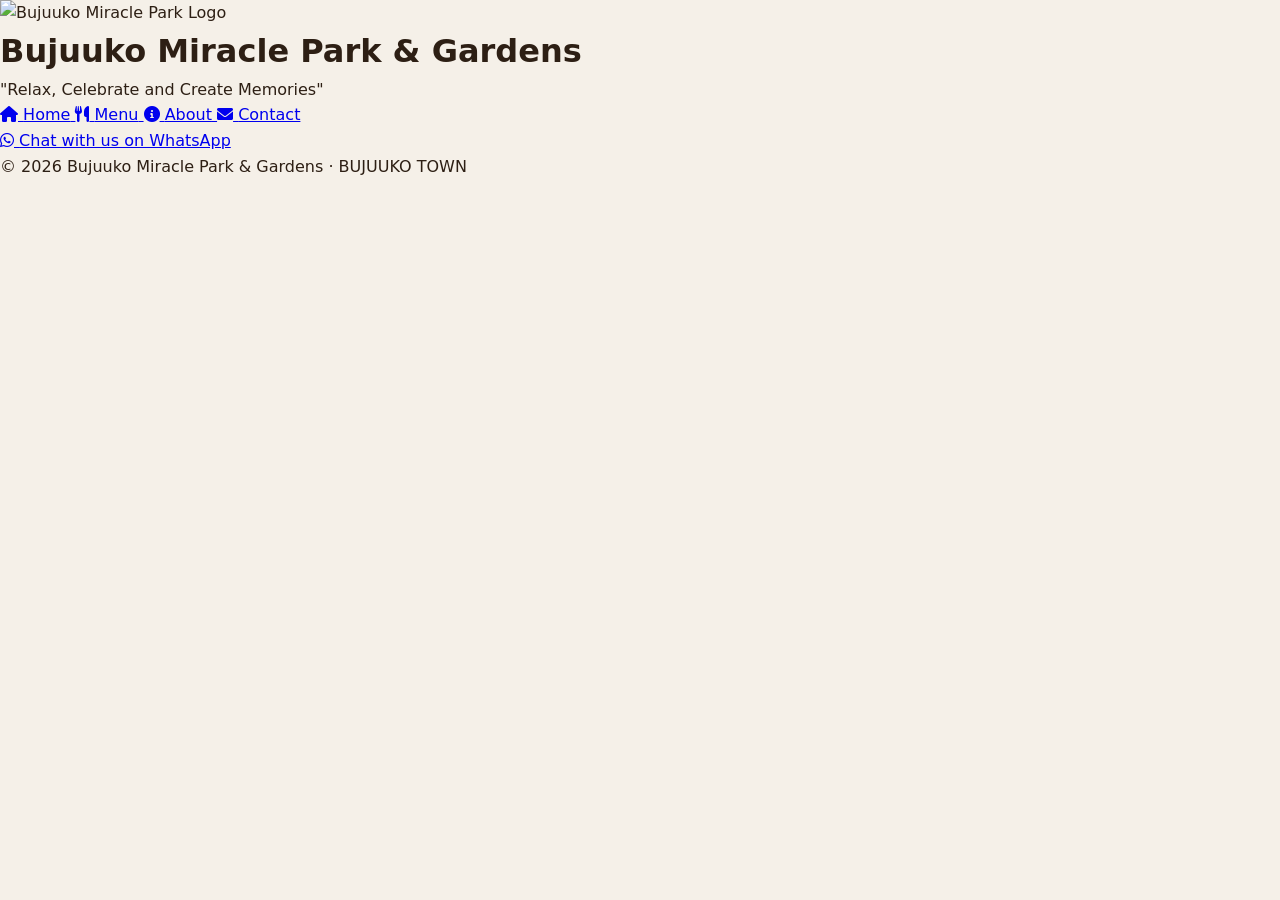
==== commit f783a229: "Revamp index.html for new landing page design Removed old HTML structure and replaced with a new lan" ====
--- a/index.html
+++ b/index.html
@@ -3,7 +3,7 @@
 <head>
     <meta charset="UTF-8" />
     <meta name="viewport" content="width=device-width, initial-scale=1.0" />
-    <title>Bujuko Miracle Park & Gardens · Home</title>
+    <title>Bujuuko Miracle Park & Gardens</title>
 
     <!-- Font Awesome Icons (free) -->
     <link rel="stylesheet" href="https://cdnjs.cloudflare.com/ajax/libs/font-awesome/6.0.0-beta3/css/all.min.css" />
@@ -12,191 +12,44 @@
     <link rel="stylesheet" href="style.css" />
 </head>
 <body>
-    <div class="container">
-        <!-- ===== HEADER / NAV ===== -->
-        <header class="navbar">
-            <div class="logo">
-                <a href="index.html" style="text-decoration: none; display: flex; align-items: center; gap: 0.8rem;">
-                    <img src="logo.jpeg" alt="Bujuko Miracle Park Logo" class="logo-img" />
-                    <div>
-                        <h1>Bujuko Miracle Park & Gardens</h1>
-                        <span>BUJUUKO TOWN · Mityana road</span>
-                    </div>
-                </a>
-            </div>
-            <div class="nav-links">
-                <a href="index.html" class="active">Home</a>
-                <a href="menu.html">Menu</a>
-                <a href="about.html">About</a>
-                <a href="contact.html">Contact</a>
-                <a href="cart.html" class="cart-link">
-                    <i class="fas fa-shopping-cart"></i>
-                    <span class="cart-count" id="cartCount">0</span>
-                </a>
-            </div>
-        </header>
-
-        <!-- ===== SLOGAN BANNER ===== -->
-        <div class="slogan-banner">
-            <i class="fas fa-quote-left"></i>
-            <span>Relax, Celebrate and Create Memories</span>
-            <i class="fas fa-quote-right"></i>
+    <div class="landing-container">
+        <!-- ===== LANDING LOGO ===== -->
+        <div class="landing-logo">
+            <img src="logo.jpeg" alt="Bujuuko Miracle Park Logo" class="landing-logo-img" />
+            <h1>Bujuuko Miracle Park & Gardens</h1>
+            <p class="landing-slogan">"Relax, Celebrate and Create Memories"</p>
         </div>
 
-        <!-- ===== HERO / SIGNPOST SECTION WITH OVERVIEW IMAGE ===== -->
-        <div class="hero">
-            <div class="hero-text">
-                <h2>
-                    Discover the <br />green heart of
-                    <span class="highlight-town">BUJUUKO</span>
-                </h2>
-                <div class="highlight">
-                    <i class="fas fa-map-pin" style="margin-right: 6px"></i>
-                    Mityana road · 1.5 km from main road
-                </div>
-                <p>
-                    Follow the signpost on your right — <br />
-                    just <strong>200m</strong> from the main road, your garden escape
-                    awaits.
-                </p>
-                <div class="signpost-badge">
-                    <i class="fas fa-sign"></i>
-                    <span><strong>Signpost</strong> · right turn, 200m</span>
-                </div>
-                <a href="about.html" class="btn-primary">
-                    <i class="fas fa-leaf"></i> Explore Our Gardens
-                </a>
-            </div>
-            <div class="hero-image">
-                <img src="overview.jpeg" alt="Bujuko Miracle Park Overview" class="hero-img" />
-                <div class="hero-overlay"></div>
-                <div class="garden-label">Bujuko · Miracle Park</div>
-                <div class="hero-location">
-                    <i class="fas fa-location-dot"></i> BUJUUKO TOWN
-                </div>
-            </div>
-        </div>
+        <!-- ===== VERTICAL NAVIGATION ===== -->
+        <nav class="vertical-nav">
+            <a href="home.html" class="nav-item">
+                <i class="fas fa-home"></i>
+                <span>Home</span>
+            </a>
+            <a href="menu.html" class="nav-item">
+                <i class="fas fa-utensils"></i>
+                <span>Menu</span>
+            </a>
+            <a href="about.html" class="nav-item">
+                <i class="fas fa-info-circle"></i>
+                <span>About</span>
+            </a>
+            <a href="contact.html" class="nav-item">
+                <i class="fas fa-envelope"></i>
+                <span>Contact</span>
+            </a>
+        </nav>
 
-        <!-- ===== PHOTO GALLERY ===== -->
-        <section class="gallery-section">
-            <h2 class="section-title">
-                <i class="fas fa-camera"></i> Garden Gallery
-            </h2>
-            <div class="gallery-grid">
-                <div class="gallery-item">
-                    <img src="garden1.jpeg" alt="Bujuko Miracle Park view 1" />
-                </div>
-                <div class="gallery-item">
-                    <img src="garden2.jpeg" alt="Bujuko Miracle Park view 2" />
-                </div>
-                <div class="gallery-item">
-                    <img src="garden3.jpeg" alt="Bujuko Miracle Park view 3" />
-                </div>
-                <div class="gallery-item">
-                    <img src="garden4.jpeg" alt="Bujuko Miracle Park view 4" />
-                </div>
-                <div class="gallery-item">
-                    <img src="garden5.jpeg" alt="Bujuko Miracle Park view 5" />
-                </div>
-                <div class="gallery-item">
-                    <img src="garden6.jpeg" alt="Bujuko Miracle Park view 6" />
-                </div>
-            </div>
-        </section>
-
-        <!-- ===== FEATURES / HIGHLIGHTS ===== -->
-        <div class="features">
-            <div class="feature-card">
-                <i class="fas fa-seedling"></i>
-                <h3>Native flora</h3>
-                <p>
-                    Over 80 species of indigenous plants, trees &amp; medicinal
-                    herbs.
-                </p>
-            </div>
-            <div class="feature-card">
-                <i class="fas fa-umbrella-beach"></i>
-                <h3>Peaceful corners</h3>
-                <p>
-                    Secluded benches, ponds &amp; shaded paths — perfect for
-                    relaxation.
-                </p>
-            </div>
-            <div class="feature-card">
-                <i class="fas fa-paw"></i>
-                <h3>Bird &amp; wildlife</h3>
-                <p>
-                    Butterflies, birds and small wildlife thrive in our natural
-                    habitat.
-                </p>
-            </div>
-            <div class="feature-card">
-                <i class="fas fa-tree"></i>
-                <h3>Bujuko heritage</h3>
-                <p>
-                    Established 1998 · a town landmark with a rich gardening
-                    legacy.
-                </p>
-            </div>
-        </div>
-
-        <!-- ===== LOCATION / TOWN + MAIN ROAD INFO ===== -->
-        <div class="location-section">
-            <div class="location-text">
-                <i class="fas fa-location-dot"></i>
-                <div>
-                    <span class="town">BUJUUKO TOWN</span>
-                    <span style="display: block; font-size: 1rem;">
-                        along Mityana road, 1.5 km from the main highway
-                    </span>
-                </div>
-            </div>
-            <div class="location-cta">
-                <i class="fas fa-sign"></i> 200m from main road · signpost on right
-            </div>
-        </div>
-
-        <!-- ===== BOOKING NUMBERS ===== -->
-        <div class="booking-banner">
-            <i class="fas fa-phone-alt"></i>
-            <span><strong>Book Now:</strong> +256757576806 / +256782230255</span>
-            <i class="fas fa-calendar-check"></i>
-        </div>
-
-        <!-- ===== DYNAMIC GREETING MESSAGE ===== -->
-        <div class="greeting-message">
-            <i class="fas fa-map"></i>
-            <span id="dynamic-greeting">📍 Bujuko Miracle Park · follow the signpost</span>
-        </div>
+        <!-- ===== WHATSAPP BUTTON ===== -->
+        <a href="https://wa.me/+256782230255" target="_blank" class="landing-whatsapp">
+            <i class="fab fa-whatsapp"></i>
+            <span>Chat with us on WhatsApp</span>
+        </a>
 
         <!-- ===== FOOTER ===== -->
-        <footer class="footer">
-            <div>
-                <i class="fas fa-leaf"></i> Bujuko Miracle Park & Gardens · BUJUUKO TOWN
-            </div>
-            <div class="credit">
-                <i class="fas fa-phone"></i> +256757576806 / +256782230255
-            </div>
-            <div>
-                <i class="fas fa-code"></i> with <i class="fas fa-heart"></i>
-            </div>
+        <footer class="landing-footer">
+            <p>© 2026 Bujuuko Miracle Park & Gardens · BUJUUKO TOWN</p>
         </footer>
     </div>
-
-    <!-- Lightbox overlay for full-size images -->
-    <div class="lightbox" id="lightbox">
-        <span class="close-lightbox" id="closeLightbox">&times;</span>
-        <img class="lightbox-content" id="lightboxImage" />
-        <div class="lightbox-caption" id="lightboxCaption"></div>
-    </div>
-
-    <!-- Cart Toast Notification -->
-    <div id="cartToast" class="cart-toast">
-        <i class="fas fa-check-circle"></i>
-        <span id="toastMessage">Added to cart!</span>
-    </div>
-
-    <!-- External JavaScript -->
-    <script src="script.js"></script>
 </body>
 </html>
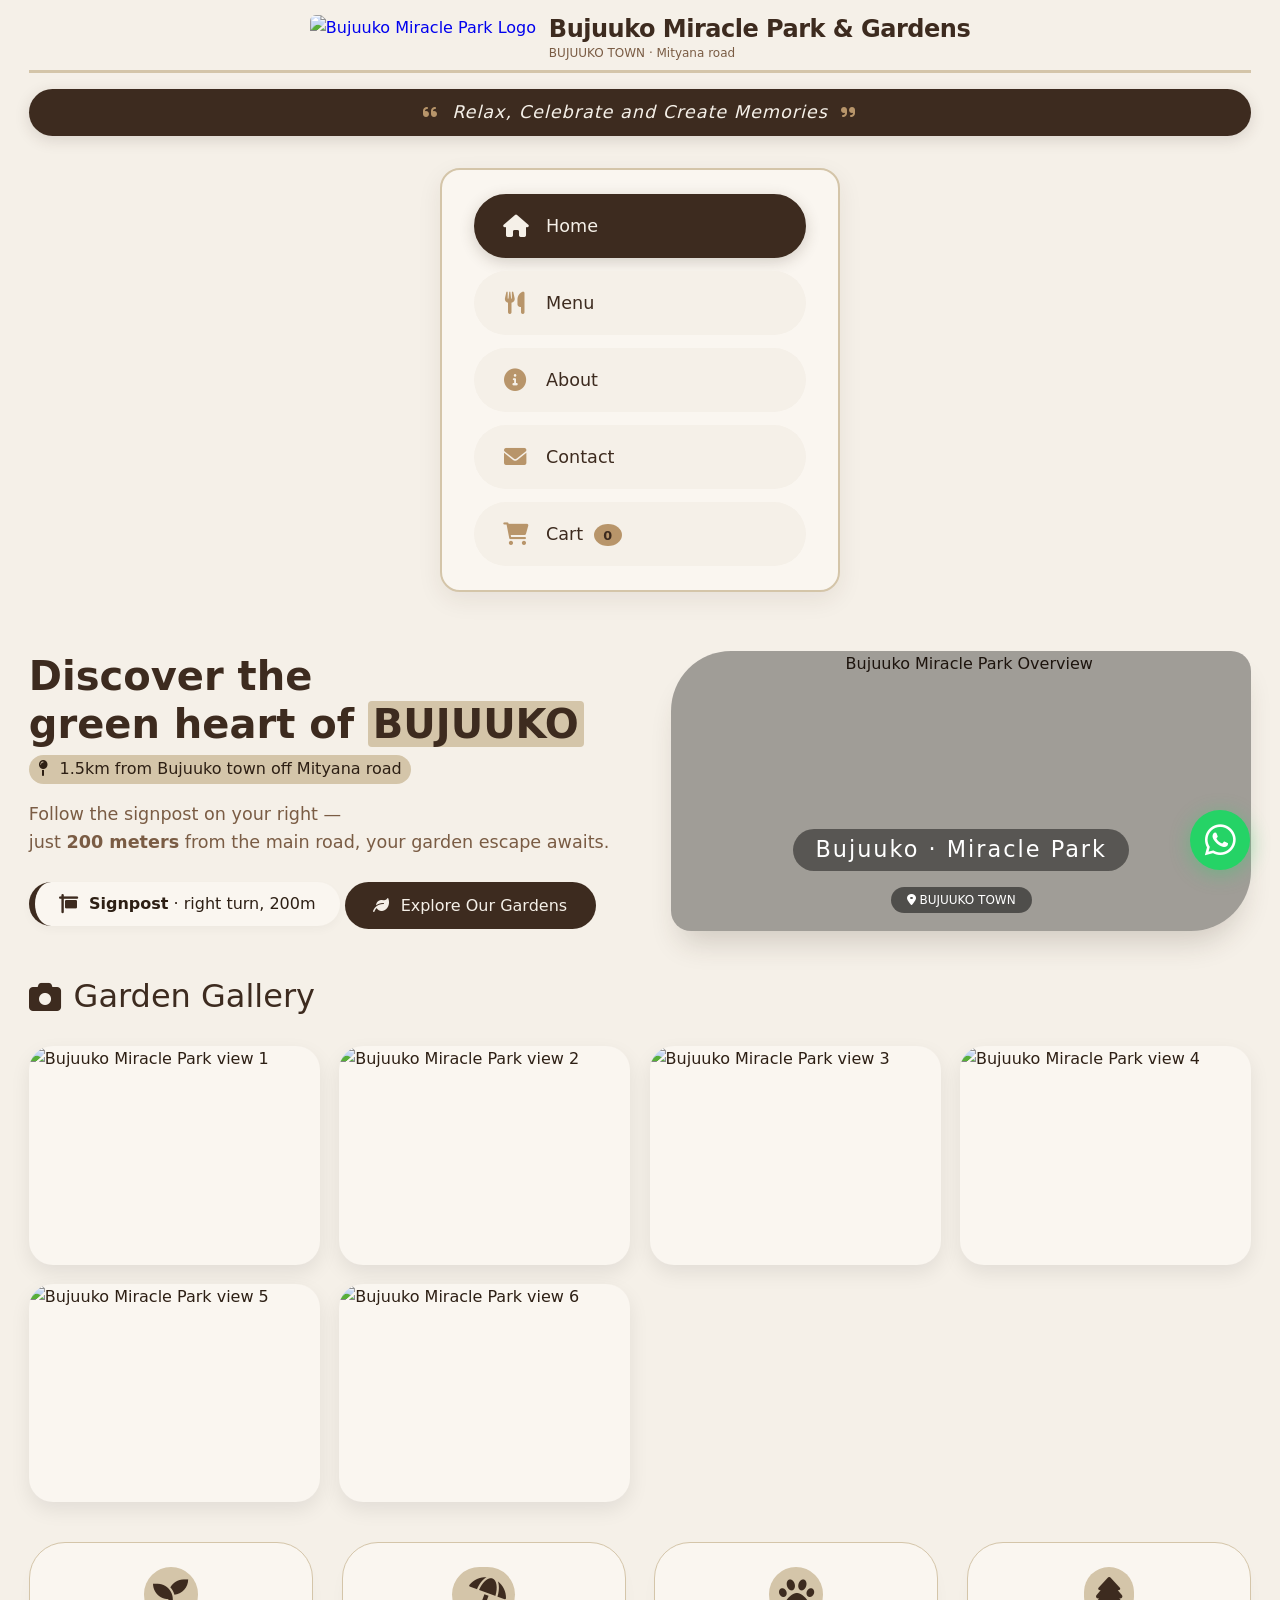
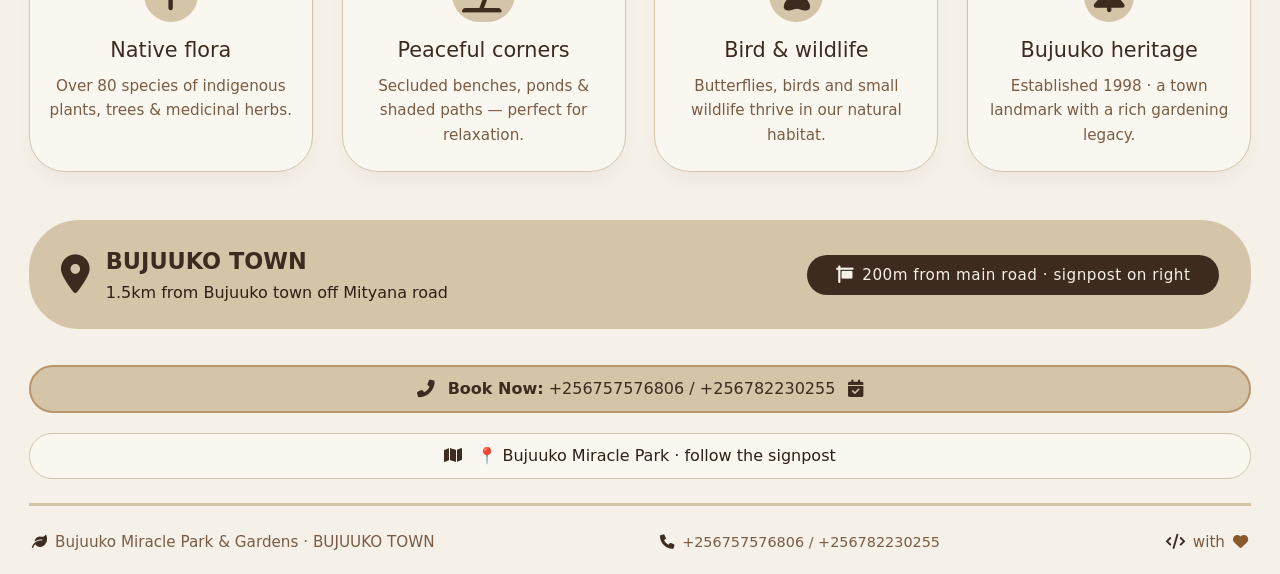
==== commit a7722697: "Fix HTML structure and update content" ====
--- a/index.html
+++ b/index.html
@@ -1,9 +1,10 @@
 <!DOCTYPE html>
 <html lang="en">
 <head>
+    <meta name="google-site-verification" content="TBymU7ZhZDrOnA3fvhPjc528JCQxEKEI0-eg3JJJtqKY" />
     <meta charset="UTF-8" />
     <meta name="viewport" content="width=device-width, initial-scale=1.0" />
-    <title>Bujuuko Miracle Park & Gardens</title>
+    <title>Bujuuko Miracle Park & Gardens · Home</title>
 
     <!-- Font Awesome Icons (free) -->
     <link rel="stylesheet" href="https://cdnjs.cloudflare.com/ajax/libs/font-awesome/6.0.0-beta3/css/all.min.css" />
@@ -12,44 +13,212 @@
     <link rel="stylesheet" href="style.css" />
 </head>
 <body>
-    <div class="landing-container">
-        <!-- ===== LANDING LOGO ===== -->
-        <div class="landing-logo">
-            <img src="logo.jpeg" alt="Bujuuko Miracle Park Logo" class="landing-logo-img" />
-            <h1>Bujuuko Miracle Park & Gardens</h1>
-            <p class="landing-slogan">"Relax, Celebrate and Create Memories"</p>
+    <div class="container">
+        <!-- ===== HEADER / NAV ===== -->
+        <header class="navbar">
+            <div class="logo">
+                <a href="index.html" style="text-decoration: none; display: flex; align-items: center; gap: 0.8rem;">
+                    <img src="logo.jpeg" alt="Bujuuko Miracle Park Logo" class="logo-img" />
+                    <div>
+                        <h1>Bujuuko Miracle Park & Gardens</h1>
+                        <span>BUJUUKO TOWN · Mityana road</span>
+                    </div>
+                </a>
+            </div>
+        </header>
+
+        <!-- ===== SLOGAN BANNER ===== -->
+        <div class="slogan-banner">
+            <i class="fas fa-quote-left"></i>
+            <span>Relax, Celebrate and Create Memories</span>
+            <i class="fas fa-quote-right"></i>
         </div>
 
         <!-- ===== VERTICAL NAVIGATION ===== -->
-        <nav class="vertical-nav">
-            <a href="home.html" class="nav-item">
-                <i class="fas fa-home"></i>
-                <span>Home</span>
-            </a>
-            <a href="menu.html" class="nav-item">
-                <i class="fas fa-utensils"></i>
-                <span>Menu</span>
-            </a>
-            <a href="about.html" class="nav-item">
-                <i class="fas fa-info-circle"></i>
-                <span>About</span>
-            </a>
-            <a href="contact.html" class="nav-item">
-                <i class="fas fa-envelope"></i>
-                <span>Contact</span>
-            </a>
-        </nav>
-
-        <!-- ===== WHATSAPP BUTTON ===== -->
-        <a href="https://wa.me/+256782230255" target="_blank" class="landing-whatsapp">
-            <i class="fab fa-whatsapp"></i>
-            <span>Chat with us on WhatsApp</span>
-        </a>
+        <div class="nav-wrapper">
+            <nav class="vertical-nav">
+                <a href="index.html" class="nav-item active">
+                    <i class="fas fa-home"></i>
+                    <span>Home</span>
+                </a>
+                <a href="menu.html" class="nav-item">
+                    <i class="fas fa-utensils"></i>
+                    <span>Menu</span>
+                </a>
+                <a href="about.html" class="nav-item">
+                    <i class="fas fa-info-circle"></i>
+                    <span>About</span>
+                </a>
+                <a href="contact.html" class="nav-item">
+                    <i class="fas fa-envelope"></i>
+                    <span>Contact</span>
+                </a>
+                <a href="cart.html" class="nav-item cart-link">
+                    <i class="fas fa-shopping-cart"></i>
+                    <span>Cart <span class="cart-count" id="cartCount">0</span></span>
+                </a>
+            </nav>
+        </div>
+
+        <!-- ===== HERO / SIGNPOST SECTION ===== -->
+        <div class="hero">
+            <div class="hero-text">
+                <h2>
+                    Discover the <br />green heart of
+                    <span class="highlight-town">BUJUUKO</span>
+                </h2>
+                <div class="highlight">
+                    <i class="fas fa-map-pin" style="margin-right: 6px"></i>
+                    1.5km from Bujuuko town off Mityana road
+                </div>
+                <p>
+                    Follow the signpost on your right — <br />
+                    just <strong>200 meters</strong> from the main road, your garden escape
+                    awaits.
+                </p>
+                <div class="signpost-badge">
+                    <i class="fas fa-sign"></i>
+                    <span><strong>Signpost</strong> · right turn, 200m</span>
+                </div>
+                <a href="about.html" class="btn-primary">
+                    <i class="fas fa-leaf"></i> Explore Our Gardens
+                </a>
+            </div>
+            <div class="hero-image">
+                <img src="overview.jpeg" alt="Bujuuko Miracle Park Overview" class="hero-img" />
+                <div class="hero-overlay"></div>
+                <div class="garden-label">Bujuuko · Miracle Park</div>
+                <div class="hero-location">
+                    <i class="fas fa-location-dot"></i> BUJUUKO TOWN
+                </div>
+            </div>
+        </div>
+
+        <!-- ===== PHOTO GALLERY ===== -->
+        <section class="gallery-section">
+            <h2 class="section-title">
+                <i class="fas fa-camera"></i> Garden Gallery
+            </h2>
+            <div class="gallery-grid">
+                <div class="gallery-item">
+                    <img src="garden1.jpeg" alt="Bujuuko Miracle Park view 1" />
+                </div>
+                <div class="gallery-item">
+                    <img src="garden2.jpeg" alt="Bujuuko Miracle Park view 2" />
+                </div>
+                <div class="gallery-item">
+                    <img src="garden3.jpeg" alt="Bujuuko Miracle Park view 3" />
+                </div>
+                <div class="gallery-item">
+                    <img src="garden4.jpeg" alt="Bujuuko Miracle Park view 4" />
+                </div>
+                <div class="gallery-item">
+                    <img src="garden5.jpeg" alt="Bujuuko Miracle Park view 5" />
+                </div>
+                <div class="gallery-item">
+                    <img src="garden6.jpeg" alt="Bujuuko Miracle Park view 6" />
+                </div>
+            </div>
+        </section>
+
+        <!-- ===== FEATURES / HIGHLIGHTS ===== -->
+        <div class="features">
+            <div class="feature-card">
+                <i class="fas fa-seedling"></i>
+                <h3>Native flora</h3>
+                <p>
+                    Over 80 species of indigenous plants, trees &amp; medicinal
+                    herbs.
+                </p>
+            </div>
+            <div class="feature-card">
+                <i class="fas fa-umbrella-beach"></i>
+                <h3>Peaceful corners</h3>
+                <p>
+                    Secluded benches, ponds &amp; shaded paths — perfect for
+                    relaxation.
+                </p>
+            </div>
+            <div class="feature-card">
+                <i class="fas fa-paw"></i>
+                <h3>Bird &amp; wildlife</h3>
+                <p>
+                    Butterflies, birds and small wildlife thrive in our natural
+                    habitat.
+                </p>
+            </div>
+            <div class="feature-card">
+                <i class="fas fa-tree"></i>
+                <h3>Bujuuko heritage</h3>
+                <p>
+                    Established 1998 · a town landmark with a rich gardening
+                    legacy.
+                </p>
+            </div>
+        </div>
+
+        <!-- ===== LOCATION / TOWN + MAIN ROAD INFO ===== -->
+        <div class="location-section">
+            <div class="location-text">
+                <i class="fas fa-location-dot"></i>
+                <div>
+                    <span class="town">BUJUUKO TOWN</span>
+                    <span style="display: block; font-size: 1rem;">
+                        1.5km from Bujuuko town off Mityana road
+                    </span>
+                </div>
+            </div>
+            <div class="location-cta">
+                <i class="fas fa-sign"></i> 200m from main road · signpost on right
+            </div>
+        </div>
+
+        <!-- ===== BOOKING NUMBERS ===== -->
+        <div class="booking-banner">
+            <i class="fas fa-phone-alt"></i>
+            <span><strong>Book Now:</strong> +256757576806 / +256782230255</span>
+            <i class="fas fa-calendar-check"></i>
+        </div>
+
+        <!-- ===== DYNAMIC GREETING MESSAGE ===== -->
+        <div class="greeting-message">
+            <i class="fas fa-map"></i>
+            <span id="dynamic-greeting">📍 Bujuuko Miracle Park · follow the signpost</span>
+        </div>
 
         <!-- ===== FOOTER ===== -->
-        <footer class="landing-footer">
-            <p>© 2026 Bujuuko Miracle Park & Gardens · BUJUUKO TOWN</p>
+        <footer class="footer">
+            <div>
+                <i class="fas fa-leaf"></i> Bujuuko Miracle Park & Gardens · BUJUUKO TOWN
+            </div>
+            <div class="credit">
+                <i class="fas fa-phone"></i> +256757576806 / +256782230255
+            </div>
+            <div>
+                <i class="fas fa-code"></i> with <i class="fas fa-heart"></i>
+            </div>
         </footer>
     </div>
+
+    <!-- ===== FLOATING WHATSAPP ICON ===== -->
+    <a href="https://wa.me/+256757576806" target="_blank" class="floating-whatsapp" aria-label="Chat on WhatsApp">
+        <i class="fab fa-whatsapp"></i>
+    </a>
+
+    <!-- Lightbox overlay for full-size images -->
+    <div class="lightbox" id="lightbox">
+        <span class="close-lightbox" id="closeLightbox">&times;</span>
+        <img class="lightbox-content" id="lightboxImage" />
+        <div class="lightbox-caption" id="lightboxCaption"></div>
+    </div>
+
+    <!-- Cart Toast Notification -->
+    <div id="cartToast" class="cart-toast">
+        <i class="fas fa-check-circle"></i>
+        <span id="toastMessage">Added to cart!</span>
+    </div>
+
+    <!-- External JavaScript -->
+    <script src="script.js"></script>
 </body>
 </html>
--- a/style.css
+++ b/style.css
@@ -1,5 +1,5 @@
 /* ============================================================
-   BUJUKO MIRACLE PARK & GARDENS - COFFEE BROWN & OFF-WHITE THEME
+   BUJUUKO MIRACLE PARK & GARDENS - COFFEE BROWN & OFF-WHITE THEME
    Pages: Home | About | Contact
    ============================================================ */
 
@@ -150,13 +150,12 @@
     color: var(--coffee-gold);
 }
 
-/* ---------- HEADER / NAV ---------- */
+/* ---------- HEADER / NAV LAYOUT ---------- */
 .navbar {
     display: flex;
-    justify-content: space-between;
+    justify-content: center;
     align-items: center;
     padding: 0.6rem 0 0.4rem;
-    flex-wrap: wrap;
     border-bottom: 3px solid var(--coffee-cream);
 }
 
@@ -190,30 +189,141 @@
     display: block;
 }
 
-.nav-links {
-    display: flex;
-    gap: 1.8rem;
+/* ---------- NAVIGATION WRAPPER - CENTERED VERTICAL NAV ---------- */
+.nav-wrapper {
+    display: flex;
+    justify-content: center;
+    align-items: center;
+    padding: 1.5rem 0;
+}
+
+/* ---------- VERTICAL NAVIGATION ---------- */
+.vertical-nav {
+    display: flex;
+    flex-direction: column;
+    gap: 0.8rem;
+    background: var(--warm-white);
+    padding: 1.5rem 2rem;
+    border-radius: 20px;
+    border: 2px solid var(--coffee-cream);
+    box-shadow: 0 8px 25px rgba(61, 43, 31, 0.08);
+    min-width: 280px;
+    width: 100%;
+    max-width: 400px;
+}
+
+.vertical-nav .nav-item {
+    display: flex;
+    align-items: center;
+    gap: 1rem;
+    padding: 1rem 1.5rem;
+    border-radius: 60px;
+    text-decoration: none;
+    color: var(--coffee-dark);
+    font-size: 1.1rem;
     font-weight: 500;
-}
-
-.nav-links a {
+    transition: 0.3s ease;
+    border: 2px solid transparent;
+    background: var(--off-white);
+}
+
+.vertical-nav .nav-item:hover {
+    background: var(--coffee-cream);
+    border-color: var(--coffee-gold);
+    transform: translateX(5px);
+}
+
+.vertical-nav .nav-item.active {
+    background: var(--coffee-dark);
+    color: var(--off-white);
+    border-color: var(--coffee-dark);
+    box-shadow: 0 4px 15px rgba(61, 43, 31, 0.2);
+}
+
+.vertical-nav .nav-item i {
+    font-size: 1.4rem;
+    width: 30px;
+    text-align: center;
+    color: var(--coffee-gold);
+}
+
+.vertical-nav .nav-item.active i {
+    color: var(--off-white);
+}
+
+.vertical-nav .nav-item .cart-count {
+    background: var(--coffee-gold);
+    color: var(--coffee-dark);
+    font-size: 0.8rem;
+    font-weight: 700;
+    padding: 0.1rem 0.6rem;
+    border-radius: 50%;
+    min-width: 24px;
+    text-align: center;
+    line-height: 1.5;
+    display: inline-block;
+    margin-left: 0.3rem;
+}
+
+.vertical-nav .nav-item.active .cart-count {
+    background: var(--off-white);
+    color: var(--coffee-dark);
+}
+
+/* ---------- FLOATING WHATSAPP ICON ---------- */
+.floating-whatsapp {
+    position: fixed;
+    bottom: 30px;
+    right: 30px;
+    background: #25D366;
+    color: #fff;
+    width: 60px;
+    height: 60px;
+    border-radius: 50%;
+    display: flex;
+    align-items: center;
+    justify-content: center;
+    font-size: 2.2rem;
     text-decoration: none;
-    color: var(--coffee-medium);
-    font-size: 1rem;
-    transition: 0.2s;
-    border-bottom: 2px solid transparent;
-    padding-bottom: 4px;
-}
-
-.nav-links a:hover {
-    border-bottom-color: var(--coffee-gold);
-    color: var(--coffee-dark);
-}
-
-.nav-links a.active {
-    border-bottom-color: var(--coffee-dark);
-    color: var(--coffee-dark);
-    font-weight: 600;
+    box-shadow: 0 4px 20px rgba(37, 211, 102, 0.4);
+    transition: 0.3s ease;
+    z-index: 1000;
+}
+
+.floating-whatsapp:hover {
+    transform: scale(1.1);
+    box-shadow: 0 8px 35px rgba(37, 211, 102, 0.5);
+    color: #fff;
+}
+
+/* ---------- CART TOAST NOTIFICATION ---------- */
+.cart-toast {
+    position: fixed;
+    bottom: 100px;
+    right: 30px;
+    background: var(--coffee-dark);
+    color: var(--off-white);
+    padding: 0.8rem 1.5rem;
+    border-radius: 60px;
+    display: flex;
+    align-items: center;
+    gap: 0.8rem;
+    box-shadow: 0 8px 30px rgba(0, 0, 0, 0.2);
+    transform: translateY(100px);
+    opacity: 0;
+    transition: all 0.4s ease;
+    z-index: 999;
+    font-size: 0.95rem;
+}
+
+.cart-toast.show {
+    transform: translateY(0);
+    opacity: 1;
+}
+
+.cart-toast i {
+    color: #4CAF50;
+    font-size: 1.2rem;
 }
 
 /* ---------- BUTTONS ---------- */
@@ -301,10 +411,10 @@
     font-size: 1.2rem;
 }
 
+/* ---------- HERO IMAGE WITH OVERLAY ---------- */
 .hero-image {
     flex: 1 1 380px;
     max-width: 580px;
-    background: var(--coffee-cream);
     border-radius: 60px 20px 60px 20px;
     padding: 0;
     box-shadow: 0 20px 30px -10px rgba(61, 43, 31, 0.2);
@@ -325,7 +435,19 @@
     object-fit: cover;
     min-height: 280px;
     max-height: 380px;
-    border-radius: 60px 20px 60px 20px;
+    display: block;
+}
+
+/* Dark overlay to make text readable */
+.hero-overlay {
+    position: absolute;
+    top: 0;
+    left: 0;
+    width: 100%;
+    height: 100%;
+    background: rgba(0, 0, 0, 0.35);
+    pointer-events: none;
+    z-index: 1;
 }
 
 .hero-image .garden-label {
@@ -333,22 +455,24 @@
     font-size: 1.4rem;
     font-weight: 300;
     letter-spacing: 2px;
-    color: var(--text-dark);
-    background: rgba(245, 240, 232, 0.85);
+    color: #FFFFFF;
+    background: rgba(0, 0, 0, 0.45);
     padding: 0.2rem 1.4rem;
     border-radius: 60px;
     backdrop-filter: blur(2px);
     bottom: 60px;
+    z-index: 2;
 }
 
 .hero-location {
     position: absolute;
     font-size: 0.75rem;
-    background: var(--coffee-foam);
+    color: #FFFFFF;
+    background: rgba(0, 0, 0, 0.5);
     padding: 0.2rem 1rem;
     border-radius: 40px;
     bottom: 18px;
-    color: var(--coffee-dark);
+    z-index: 2;
 }
 
 /* ---------- DIRECTION CARD ---------- */
@@ -486,6 +610,310 @@
     color: var(--coffee-light);
     margin-top: 0.4rem;
     font-size: 0.95rem;
+}
+
+/* ---------- FEATURED MENU ---------- */
+.featured-menu {
+    margin: 2.5rem 0;
+}
+
+.menu-subtitle {
+    text-align: center;
+    color: var(--coffee-light);
+    font-size: 0.95rem;
+    margin-top: -0.5rem;
+    margin-bottom: 1.5rem;
+}
+
+/* ---------- MENU GRID ---------- */
+.menu-grid {
+    display: grid;
+    grid-template-columns: repeat(auto-fill, minmax(200px, 1fr));
+    gap: 1.5rem;
+}
+
+.menu-card {
+    background: var(--warm-white);
+    border-radius: 20px;
+    overflow: hidden;
+    box-shadow: 0 4px 15px rgba(0, 0, 0, 0.06);
+    transition: transform 0.3s ease, box-shadow 0.3s ease;
+    border: 1px solid var(--coffee-cream);
+    display: flex;
+    flex-direction: column;
+}
+
+.menu-card:hover {
+    transform: translateY(-4px);
+    box-shadow: 0 8px 25px rgba(61, 43, 31, 0.12);
+}
+
+.menu-card-image {
+    width: 100%;
+    height: 140px;
+    object-fit: cover;
+    background: var(--coffee-cream);
+}
+
+.menu-card-body {
+    padding: 0.8rem 1rem 1rem;
+    flex: 1;
+    display: flex;
+    flex-direction: column;
+}
+
+.menu-card-title {
+    font-size: 0.95rem;
+    font-weight: 600;
+    color: var(--coffee-dark);
+    margin-bottom: 0.2rem;
+}
+
+.menu-card-desc {
+    font-size: 0.75rem;
+    color: var(--coffee-light);
+    margin-bottom: 0.4rem;
+    flex: 1;
+    line-height: 1.3;
+}
+
+.menu-card-price {
+    font-size: 1rem;
+    font-weight: 700;
+    color: var(--coffee-dark);
+    margin-bottom: 0.6rem;
+}
+
+.menu-card .btn-add-cart {
+    background: var(--coffee-dark);
+    color: var(--off-white);
+    border: none;
+    padding: 0.4rem 0.8rem;
+    border-radius: 60px;
+    font-size: 0.8rem;
+    font-weight: 500;
+    cursor: pointer;
+    transition: 0.3s;
+    display: inline-flex;
+    align-items: center;
+    justify-content: center;
+    gap: 0.4rem;
+    width: 100%;
+}
+
+.menu-card .btn-add-cart:hover {
+    background: var(--coffee-medium);
+    transform: scale(1.02);
+}
+
+.menu-card .btn-add-cart:active {
+    transform: scale(0.95);
+}
+
+.menu-card .btn-add-cart i {
+    font-size: 0.8rem;
+}
+
+/* ---------- MENU TABS ---------- */
+.menu-tabs {
+    display: flex;
+    flex-wrap: wrap;
+    gap: 0.6rem;
+    margin: 1.5rem 0 2rem;
+    justify-content: center;
+}
+
+.tab-btn {
+    background: var(--warm-white);
+    color: var(--coffee-medium);
+    border: 2px solid var(--coffee-cream);
+    padding: 0.4rem 1rem;
+    border-radius: 60px;
+    font-size: 0.8rem;
+    font-weight: 500;
+    cursor: pointer;
+    transition: 0.3s;
+}
+
+.tab-btn:hover {
+    border-color: var(--coffee-gold);
+    color: var(--coffee-dark);
+}
+
+.tab-btn.active {
+    background: var(--coffee-dark);
+    color: var(--off-white);
+    border-color: var(--coffee-dark);
+}
+
+/* ---------- CART PAGE ---------- */
+.cart-page {
+    display: grid;
+    grid-template-columns: 2fr 1fr;
+    gap: 2rem;
+    margin: 2rem 0 3rem;
+}
+
+.cart-items-empty {
+    text-align: center;
+    padding: 3rem 1rem;
+    background: var(--warm-white);
+    border-radius: 30px;
+    border: 2px dashed var(--coffee-cream);
+}
+
+.cart-items-empty i {
+    font-size: 3rem;
+    color: var(--coffee-cream);
+    margin-bottom: 1rem;
+}
+
+.cart-items-empty h3 {
+    color: var(--coffee-light);
+    margin-bottom: 0.5rem;
+}
+
+.cart-item {
+    display: flex;
+    align-items: center;
+    gap: 1rem;
+    padding: 0.8rem 0;
+    border-bottom: 1px solid var(--coffee-cream);
+}
+
+.cart-item:last-child {
+    border-bottom: none;
+}
+
+.cart-item-img {
+    width: 60px;
+    height: 60px;
+    object-fit: cover;
+    border-radius: 12px;
+    background: var(--coffee-cream);
+}
+
+.cart-item-info {
+    flex: 1;
+}
+
+.cart-item-info h4 {
+    font-size: 0.95rem;
+    color: var(--coffee-dark);
+}
+
+.cart-item-info p {
+    font-size: 0.85rem;
+    color: var(--coffee-light);
+}
+
+.cart-item-qty {
+    display: flex;
+    align-items: center;
+    gap: 0.5rem;
+}
+
+.cart-item-qty button {
+    background: var(--coffee-cream);
+    border: none;
+    width: 28px;
+    height: 28px;
+    border-radius: 50%;
+    font-size: 1rem;
+    cursor: pointer;
+    transition: 0.3s;
+    color: var(--coffee-dark);
+    font-weight: 700;
+}
+
+.cart-item-qty button:hover {
+    background: var(--coffee-gold);
+}
+
+.cart-item-qty span {
+    font-weight: 600;
+    min-width: 24px;
+    text-align: center;
+    color: var(--coffee-dark);
+}
+
+.cart-item-remove {
+    background: none;
+    border: none;
+    color: #e74c3c;
+    cursor: pointer;
+    font-size: 1.1rem;
+    transition: 0.3s;
+    padding: 0.3rem;
+}
+
+.cart-item-remove:hover {
+    transform: scale(1.2);
+}
+
+/* ---------- CART SUMMARY ---------- */
+.cart-summary {
+    background: var(--warm-white);
+    padding: 1.5rem;
+    border-radius: 28px;
+    border: 1px solid var(--coffee-cream);
+    align-self: start;
+    position: sticky;
+    top: 20px;
+}
+
+.cart-summary h3 {
+    font-size: 1.3rem;
+    color: var(--coffee-dark);
+    margin-bottom: 1rem;
+    padding-bottom: 0.5rem;
+    border-bottom: 2px solid var(--coffee-cream);
+}
+
+.cart-summary-row {
+    display: flex;
+    justify-content: space-between;
+    padding: 0.5rem 0;
+    color: var(--coffee-light);
+    font-size: 0.95rem;
+}
+
+.cart-summary-row.total {
+    font-weight: 700;
+    font-size: 1.2rem;
+    color: var(--coffee-dark);
+    border-top: 2px solid var(--coffee-cream);
+    padding-top: 0.8rem;
+    margin-top: 0.5rem;
+}
+
+.btn-place-order {
+    width: 100%;
+    background: var(--coffee-dark);
+    color: var(--off-white);
+    border: none;
+    padding: 0.8rem;
+    border-radius: 60px;
+    font-size: 1rem;
+    font-weight: 600;
+    cursor: pointer;
+    transition: 0.3s;
+    margin-top: 1rem;
+    display: flex;
+    align-items: center;
+    justify-content: center;
+    gap: 0.6rem;
+}
+
+.btn-place-order:hover {
+    background: var(--coffee-medium);
+    transform: scale(1.02);
+}
+
+.btn-place-order:disabled {
+    opacity: 0.5;
+    cursor: not-allowed;
+    transform: none;
 }
 
 /* ---------- LOCATION SECTION ---------- */
@@ -1083,6 +1511,40 @@
     margin-right: 0.4rem;
 }
 
+/* ---------- MAP LINK STYLES ---------- */
+.map-link {
+    display: block;
+    text-decoration: none;
+    color: inherit;
+    transition: 0.3s ease;
+    cursor: pointer;
+}
+
+.map-link:hover {
+    transform: scale(1.01);
+}
+
+.map-link:hover .map-click-hint {
+    color: var(--coffee-dark);
+    background: var(--coffee-cream);
+}
+
+.map-click-hint {
+    display: inline-block;
+    margin-top: 0.8rem;
+    padding: 0.4rem 1.2rem;
+    background: var(--warm-white);
+    border-radius: 60px;
+    font-size: 0.85rem;
+    color: var(--coffee-light);
+    transition: 0.3s ease;
+    border: 1px solid var(--coffee-cream);
+}
+
+.map-click-hint i {
+    margin-right: 0.4rem;
+}
+
 /* ============================================================
    MENU IMAGE SLIDESHOW STYLES
    ============================================================ */
@@ -1093,14 +1555,6 @@
     background: var(--warm-white);
     border-radius: 30px;
     border: 1px solid var(--coffee-cream);
-}
-
-.menu-subtitle {
-    text-align: center;
-    color: var(--coffee-light);
-    font-size: 0.9rem;
-    margin-top: -0.3rem;
-    margin-bottom: 1rem;
 }
 
 .menu-carousel {
@@ -1212,43 +1666,6 @@
 }
 
 /* ============================================================
-   MAP LINK STYLES - CLICKABLE GOOGLE MAPS
-   ============================================================ */
-
-.map-link {
-    display: block;
-    text-decoration: none;
-    color: inherit;
-    transition: 0.3s ease;
-    cursor: pointer;
-}
-
-.map-link:hover {
-    transform: scale(1.01);
-}
-
-.map-link:hover .map-click-hint {
-    color: var(--coffee-dark);
-    background: var(--coffee-cream);
-}
-
-.map-click-hint {
-    display: inline-block;
-    margin-top: 0.8rem;
-    padding: 0.4rem 1.2rem;
-    background: var(--warm-white);
-    border-radius: 60px;
-    font-size: 0.85rem;
-    color: var(--coffee-light);
-    transition: 0.3s ease;
-    border: 1px solid var(--coffee-cream);
-}
-
-.map-click-hint i {
-    margin-right: 0.4rem;
-}
-
-/* ============================================================
    RESPONSIVE STYLES
    ============================================================ */
 
@@ -1276,6 +1693,48 @@
 }
 
 @media (max-width: 768px) {
+    .vertical-nav {
+        min-width: 220px;
+        padding: 1.2rem 1.5rem;
+        max-width: 90%;
+    }
+
+    .vertical-nav .nav-item {
+        font-size: 1rem;
+        padding: 0.8rem 1.2rem;
+    }
+
+    .vertical-nav .nav-item i {
+        font-size: 1.2rem;
+        width: 26px;
+    }
+
+    .menu-grid {
+        grid-template-columns: repeat(auto-fill, minmax(160px, 1fr));
+        gap: 1rem;
+    }
+
+    .menu-card-image {
+        height: 110px;
+    }
+
+    .menu-card-body {
+        padding: 0.6rem 0.8rem 0.8rem;
+    }
+
+    .menu-card-title {
+        font-size: 0.85rem;
+    }
+
+    .menu-card-price {
+        font-size: 0.9rem;
+    }
+
+    .menu-card .btn-add-cart {
+        font-size: 0.75rem;
+        padding: 0.4rem 0.6rem;
+    }
+
     .menu-carousel {
         min-height: 150px;
         max-width: 100%;
@@ -1305,18 +1764,43 @@
     .section-title {
         font-size: 1.6rem;
     }
+
+    .cart-page {
+        grid-template-columns: 1fr;
+    }
+
+    .cart-summary {
+        position: static;
+    }
+
+    .menu-tabs {
+        gap: 0.4rem;
+    }
+
+    .tab-btn {
+        font-size: 0.75rem;
+        padding: 0.3rem 0.8rem;
+    }
+
+    .floating-whatsapp {
+        width: 50px;
+        height: 50px;
+        font-size: 1.8rem;
+        bottom: 20px;
+        right: 20px;
+    }
 }
 
 @media (max-width: 650px) {
     .navbar {
         flex-direction: column;
-        align-items: flex-start;
+        align-items: center;
         gap: 0.4rem;
         padding: 0.5rem 0 0.3rem;
     }
 
     .logo a {
-        gap: 0.6rem;
+        justify-content: center;
     }
 
     .logo h1 {
@@ -1332,15 +1816,6 @@
         height: 34px;
     }
 
-    .nav-links {
-        flex-wrap: wrap;
-        gap: 0.8rem;
-    }
-
-    .nav-links a {
-        font-size: 0.9rem;
-    }
-
     .hero-text h2 {
         font-size: 2rem;
     }
@@ -1353,6 +1828,18 @@
     .hero-img {
         min-height: 200px;
         max-height: 280px;
+    }
+
+    .hero-image .garden-label {
+        font-size: 1rem;
+        padding: 0.1rem 0.8rem;
+        bottom: 45px;
+    }
+
+    .hero-location {
+        font-size: 0.6rem;
+        padding: 0.1rem 0.6rem;
+        bottom: 12px;
     }
 
     .direction-card {
@@ -1470,16 +1957,28 @@
         font-size: 0.85rem;
     }
 
-    .hero-image .garden-label {
-        font-size: 1rem;
-        padding: 0.1rem 0.8rem;
-        bottom: 45px;
-    }
-
-    .hero-location {
-        font-size: 0.6rem;
-        padding: 0.1rem 0.6rem;
-        bottom: 12px;
+    .vertical-nav {
+        min-width: 200px;
+        padding: 1rem 1.2rem;
+        max-width: 95%;
+    }
+
+    .vertical-nav .nav-item {
+        font-size: 0.95rem;
+        padding: 0.7rem 1rem;
+    }
+
+    .vertical-nav .nav-item i {
+        font-size: 1.1rem;
+        width: 24px;
+    }
+
+    .floating-whatsapp {
+        width: 45px;
+        height: 45px;
+        font-size: 1.6rem;
+        bottom: 15px;
+        right: 15px;
     }
 }
 
@@ -1490,6 +1989,7 @@
 
     .logo a {
         gap: 0.4rem;
+        justify-content: center;
     }
 
     .logo h1 {
@@ -1505,16 +2005,30 @@
         height: 28px;
     }
 
-    .nav-links {
-        gap: 0.6rem;
-    }
-
-    .nav-links a {
-        font-size: 0.8rem;
-    }
-
     .hero-text h2 {
         font-size: 1.6rem;
+    }
+
+    .hero-image {
+        min-height: 160px;
+        max-height: 220px;
+    }
+
+    .hero-img {
+        min-height: 160px;
+        max-height: 220px;
+    }
+
+    .hero-image .garden-label {
+        font-size: 0.8rem;
+        padding: 0.1rem 0.6rem;
+        bottom: 35px;
+    }
+
+    .hero-location {
+        font-size: 0.5rem;
+        padding: 0.1rem 0.5rem;
+        bottom: 10px;
     }
 
     .section-title {
@@ -1541,18 +2055,6 @@
         font-size: 0.8rem;
     }
 
-    .hero-image .garden-label {
-        font-size: 0.8rem;
-        padding: 0.1rem 0.6rem;
-        bottom: 35px;
-    }
-
-    .hero-location {
-        font-size: 0.5rem;
-        padding: 0.1rem 0.5rem;
-        bottom: 10px;
-    }
-
     .slogan-banner {
         font-size: 0.7rem;
         padding: 0.3rem 0.5rem;
@@ -1574,6 +2076,42 @@
         font-size: 0.7rem;
     }
 
+    .menu-grid {
+        grid-template-columns: 1fr 1fr;
+        gap: 0.6rem;
+    }
+
+    .menu-card-image {
+        height: 90px;
+    }
+
+    .menu-card-body {
+        padding: 0.4rem 0.5rem 0.6rem;
+    }
+
+    .menu-card-title {
+        font-size: 0.75rem;
+    }
+
+    .menu-card-desc {
+        font-size: 0.65rem;
+        display: none;
+    }
+
+    .menu-card-price {
+        font-size: 0.8rem;
+        margin-bottom: 0.4rem;
+    }
+
+    .menu-card .btn-add-cart {
+        font-size: 0.65rem;
+        padding: 0.3rem 0.4rem;
+    }
+
+    .menu-card .btn-add-cart i {
+        font-size: 0.7rem;
+    }
+
     .menu-carousel {
         min-height: 120px;
         padding: 0.15rem;
@@ -1643,4 +2181,49 @@
         font-size: 0.7rem;
         padding: 0.3rem 0.8rem;
     }
-}
+
+    .cart-item {
+        flex-wrap: wrap;
+        gap: 0.5rem;
+    }
+
+    .cart-item-img {
+        width: 50px;
+        height: 50px;
+    }
+
+    .vertical-nav {
+        min-width: 180px;
+        padding: 0.8rem 1rem;
+        border-radius: 16px;
+        max-width: 100%;
+    }
+
+    .vertical-nav .nav-item {
+        font-size: 0.85rem;
+        padding: 0.6rem 0.8rem;
+        gap: 0.6rem;
+        border-radius: 40px;
+    }
+
+    .vertical-nav .nav-item i {
+        font-size: 1rem;
+        width: 22px;
+    }
+
+    .floating-whatsapp {
+        width: 40px;
+        height: 40px;
+        font-size: 1.4rem;
+        bottom: 12px;
+        right: 12px;
+    }
+
+    .cart-toast {
+        bottom: 70px;
+        right: 15px;
+        font-size: 0.8rem;
+        padding: 0.6rem 1rem;
+        max-width: 200px;
+    }
+}
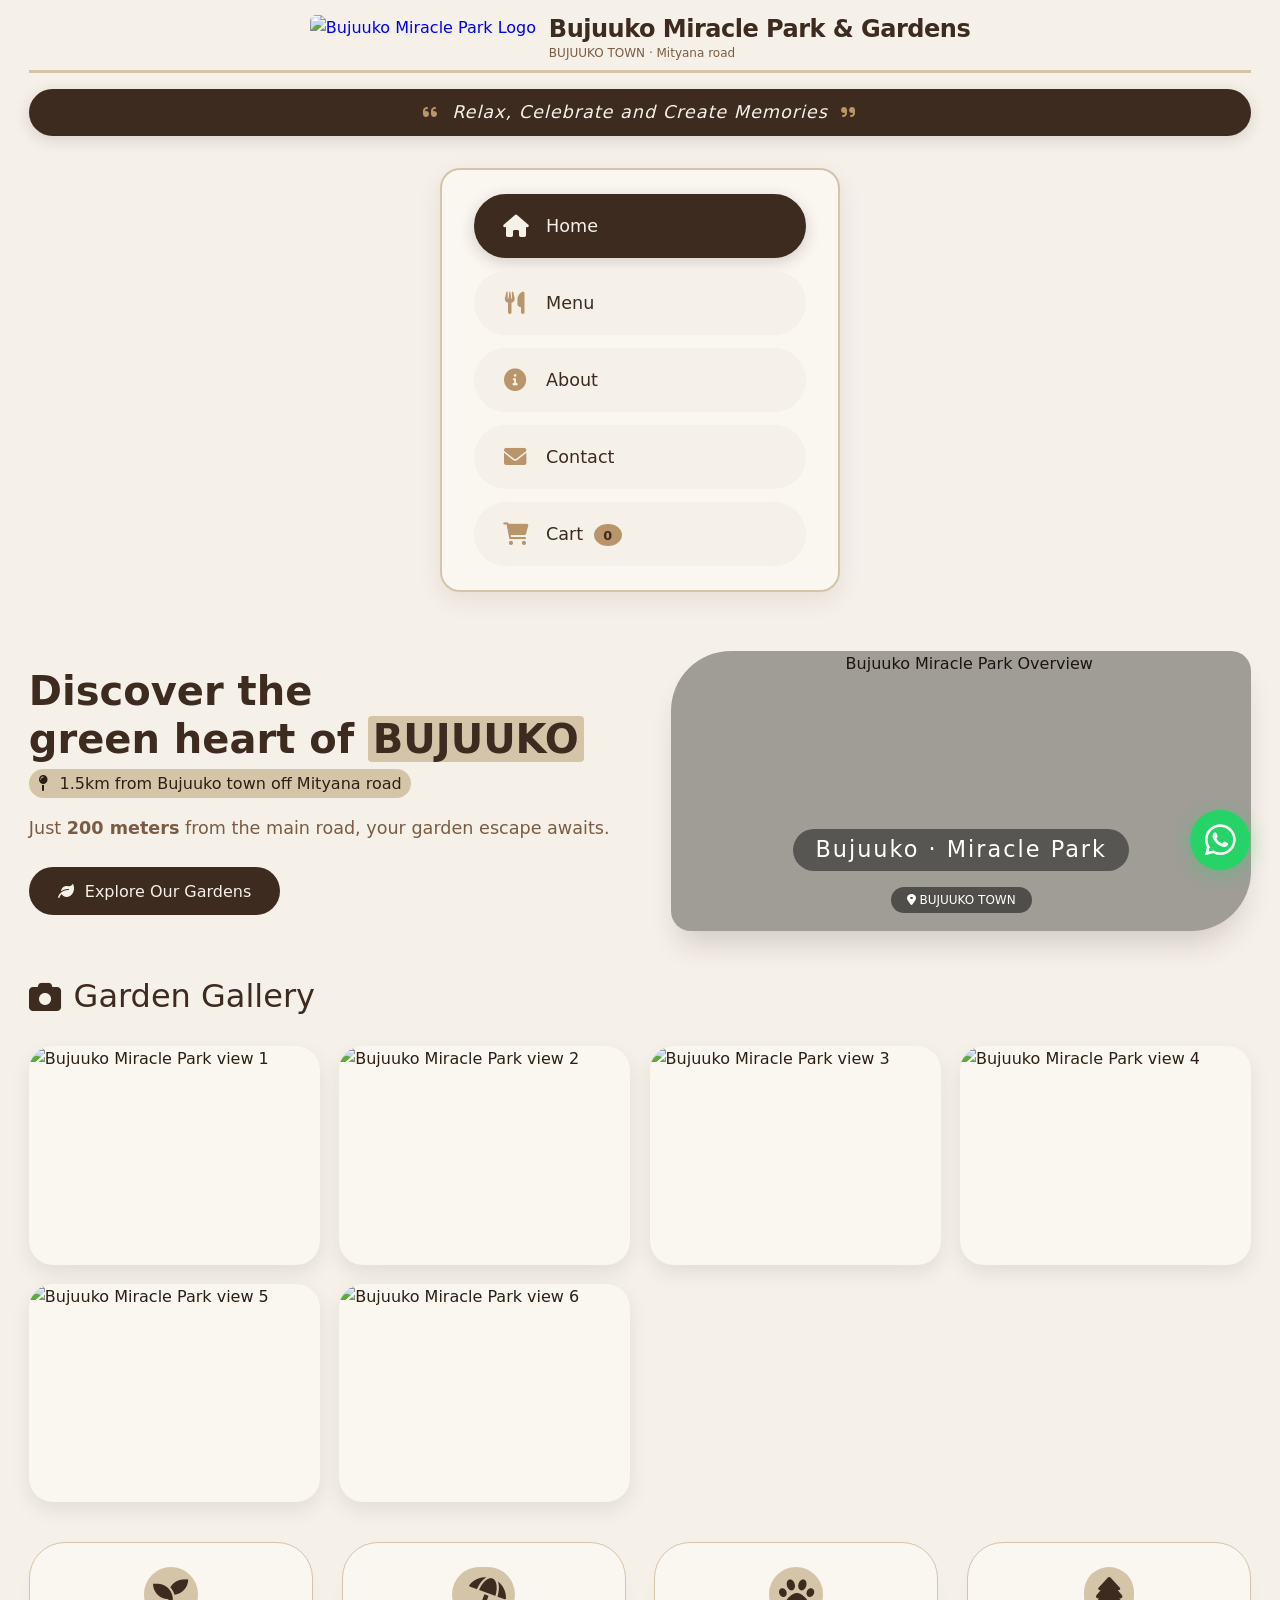
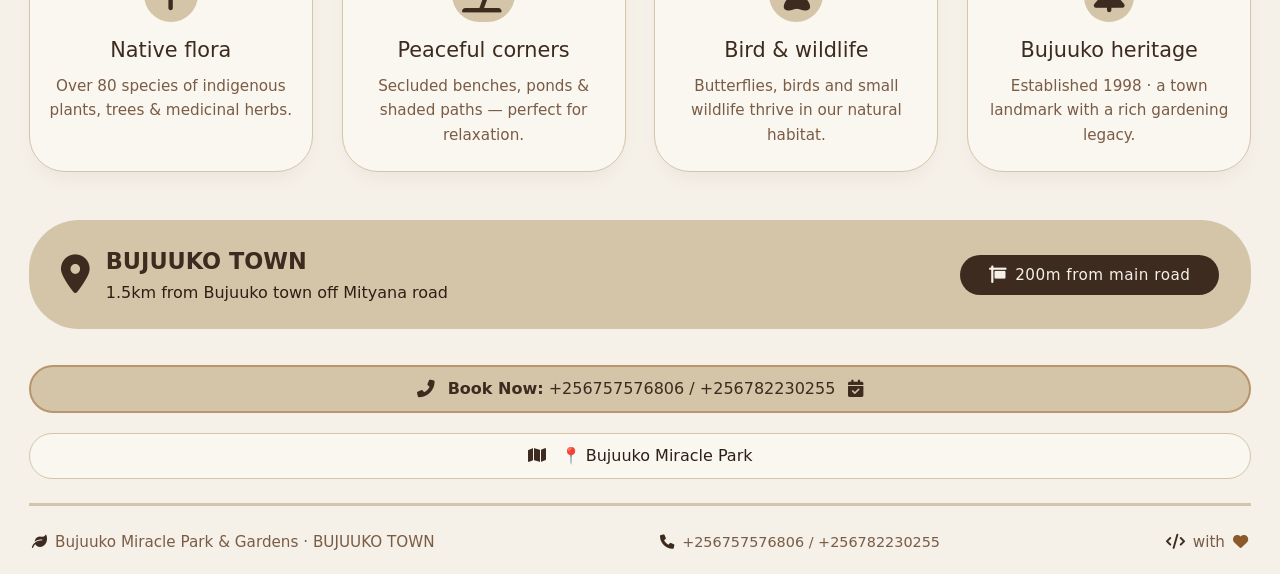
==== commit ddce9e16: "Refactor index.html for better structure Removed unnecessary elements and improved formatting." ====
--- a/index.html
+++ b/index.html
@@ -60,7 +60,7 @@
             </nav>
         </div>
 
-        <!-- ===== HERO / SIGNPOST SECTION ===== -->
+        <!-- ===== HERO SECTION ===== -->
         <div class="hero">
             <div class="hero-text">
                 <h2>
@@ -72,14 +72,8 @@
                     1.5km from Bujuuko town off Mityana road
                 </div>
                 <p>
-                    Follow the signpost on your right — <br />
-                    just <strong>200 meters</strong> from the main road, your garden escape
-                    awaits.
-                </p>
-                <div class="signpost-badge">
-                    <i class="fas fa-sign"></i>
-                    <span><strong>Signpost</strong> · right turn, 200m</span>
-                </div>
+                    Just <strong>200 meters</strong> from the main road, your garden escape awaits.
+                </p>
                 <a href="about.html" class="btn-primary">
                     <i class="fas fa-leaf"></i> Explore Our Gardens
                 </a>
@@ -169,7 +163,7 @@
                 </div>
             </div>
             <div class="location-cta">
-                <i class="fas fa-sign"></i> 200m from main road · signpost on right
+                <i class="fas fa-sign"></i> 200m from main road
             </div>
         </div>
 
@@ -183,7 +177,7 @@
         <!-- ===== DYNAMIC GREETING MESSAGE ===== -->
         <div class="greeting-message">
             <i class="fas fa-map"></i>
-            <span id="dynamic-greeting">📍 Bujuuko Miracle Park · follow the signpost</span>
+            <span id="dynamic-greeting">📍 Bujuuko Miracle Park</span>
         </div>
 
         <!-- ===== FOOTER ===== -->
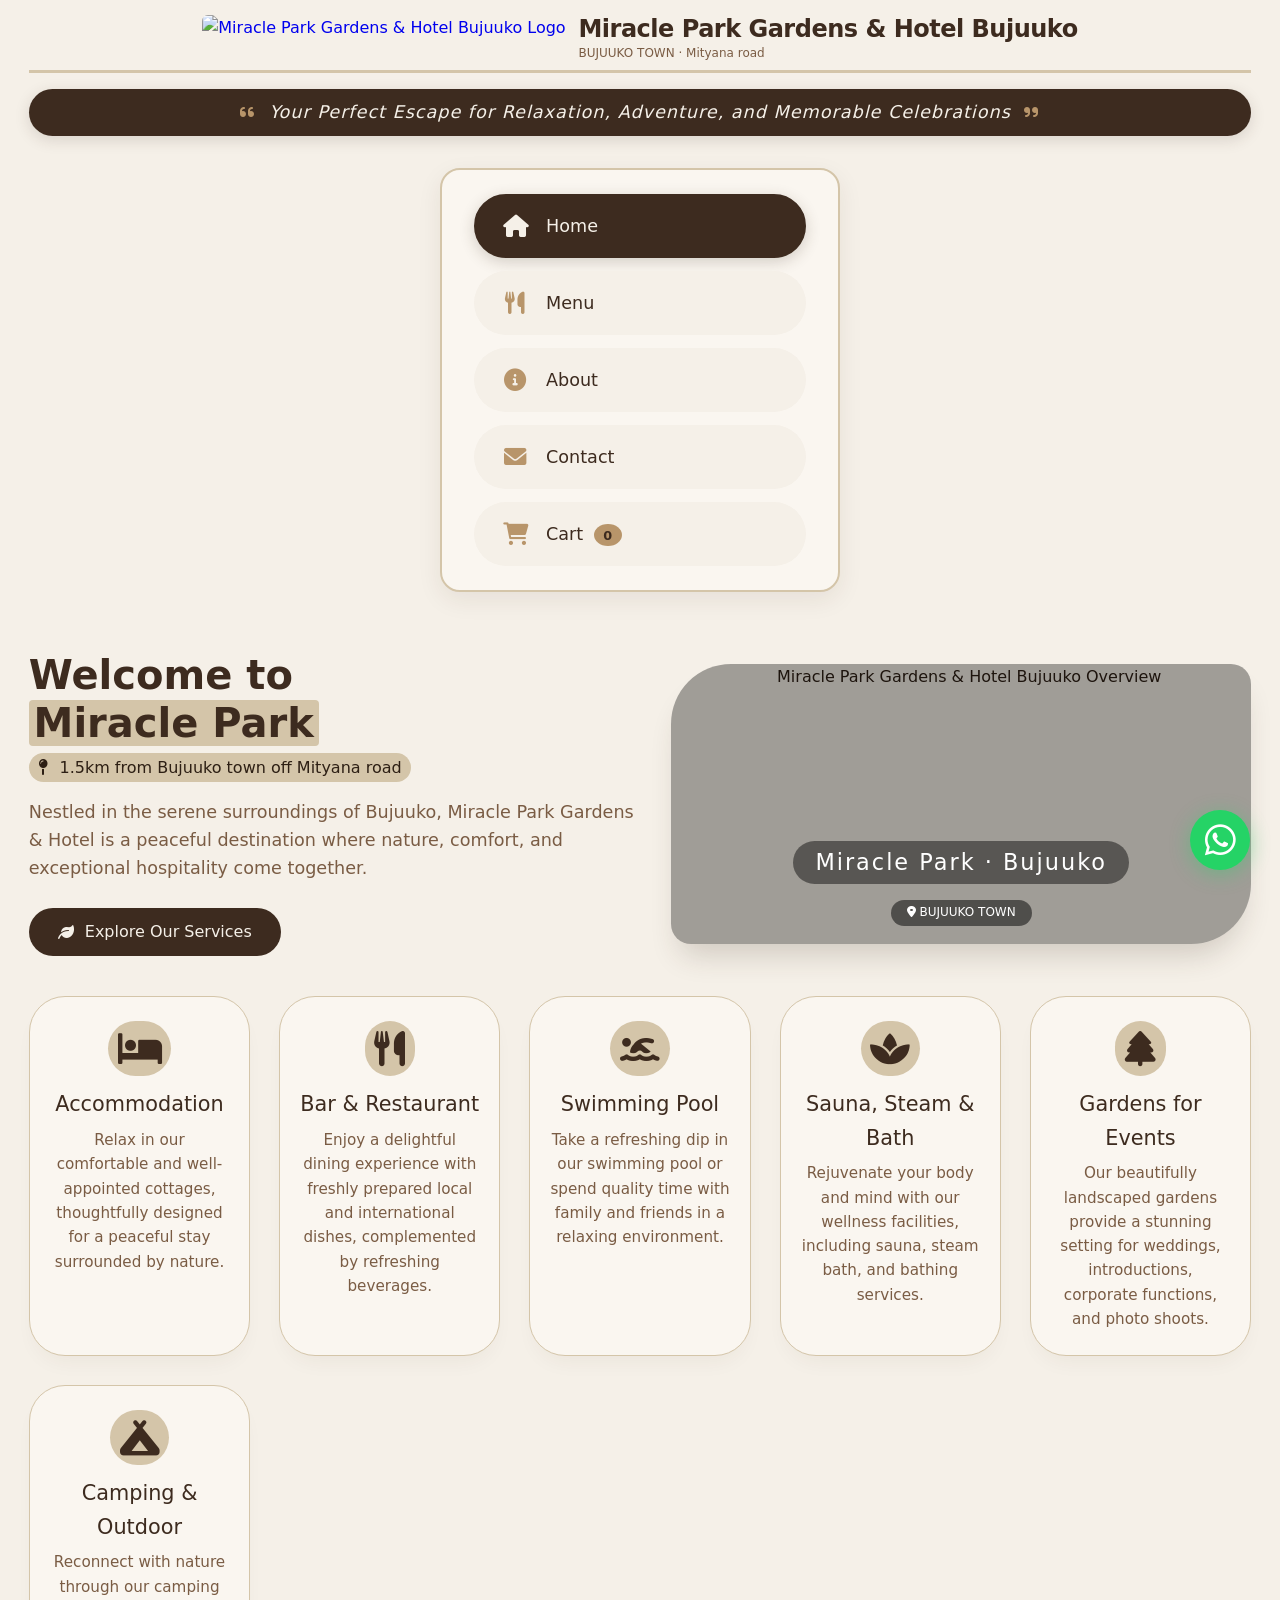
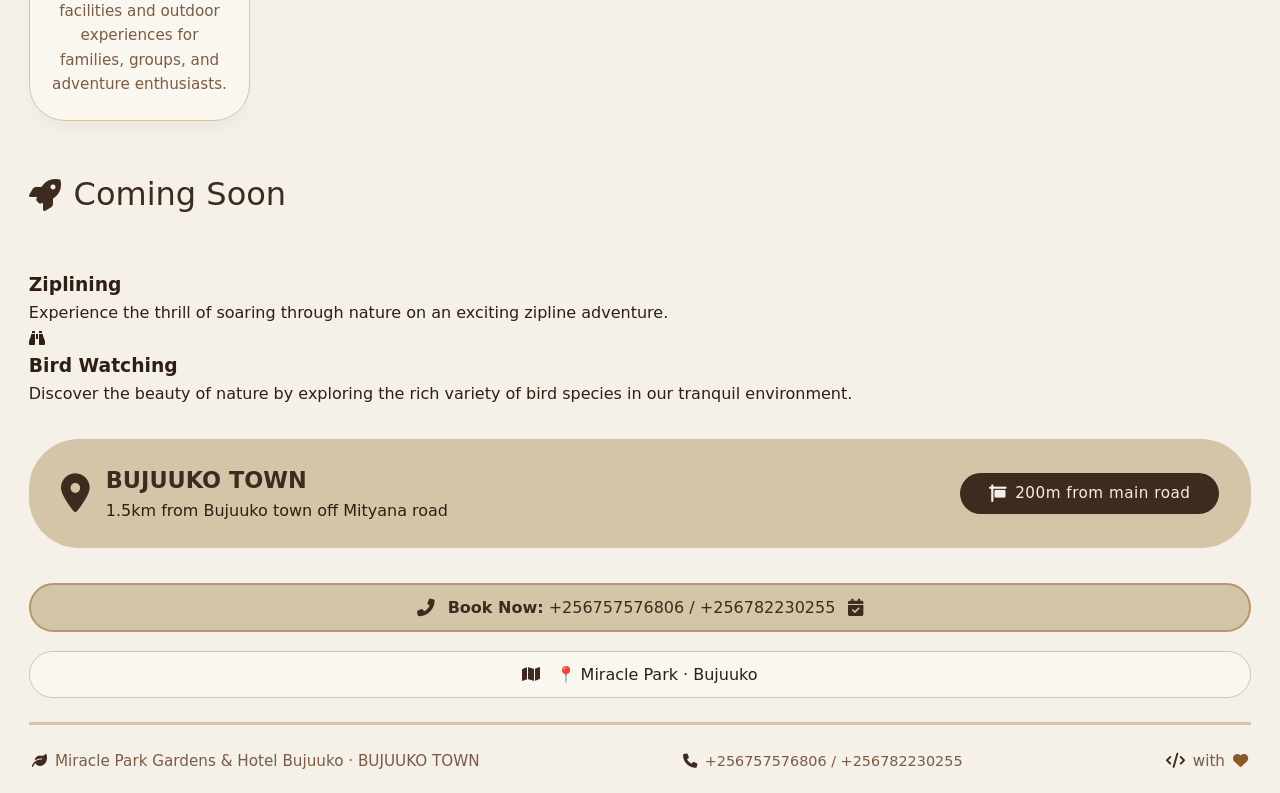
==== commit 03d020a6: "Revise index.html for branding and content updates Updated the title and logo references, modified s" ====
--- a/index.html
+++ b/index.html
@@ -4,7 +4,7 @@
     <meta name="google-site-verification" content="TBymU7ZhZDrOnA3fvhPjc528JCQxEKEI0-eg3JJJtqKY" />
     <meta charset="UTF-8" />
     <meta name="viewport" content="width=device-width, initial-scale=1.0" />
-    <title>Bujuuko Miracle Park & Gardens · Home</title>
+    <title>Miracle Park Gardens & Hotel Bujuuko · Home</title>
 
     <!-- Font Awesome Icons (free) -->
     <link rel="stylesheet" href="https://cdnjs.cloudflare.com/ajax/libs/font-awesome/6.0.0-beta3/css/all.min.css" />
@@ -18,9 +18,9 @@
         <header class="navbar">
             <div class="logo">
                 <a href="index.html" style="text-decoration: none; display: flex; align-items: center; gap: 0.8rem;">
-                    <img src="logo.jpeg" alt="Bujuuko Miracle Park Logo" class="logo-img" />
+                    <img src="logo.jpeg" alt="Miracle Park Gardens & Hotel Bujuuko Logo" class="logo-img" />
                     <div>
-                        <h1>Bujuuko Miracle Park & Gardens</h1>
+                        <h1>Miracle Park Gardens & Hotel Bujuuko</h1>
                         <span>BUJUUKO TOWN · Mityana road</span>
                     </div>
                 </a>
@@ -30,7 +30,7 @@
         <!-- ===== SLOGAN BANNER ===== -->
         <div class="slogan-banner">
             <i class="fas fa-quote-left"></i>
-            <span>Relax, Celebrate and Create Memories</span>
+            <span>Your Perfect Escape for Relaxation, Adventure, and Memorable Celebrations</span>
             <i class="fas fa-quote-right"></i>
         </div>
 
@@ -64,92 +64,94 @@
         <div class="hero">
             <div class="hero-text">
                 <h2>
-                    Discover the <br />green heart of
-                    <span class="highlight-town">BUJUUKO</span>
+                    Welcome to <br />
+                    <span class="highlight-town">Miracle Park</span>
                 </h2>
                 <div class="highlight">
                     <i class="fas fa-map-pin" style="margin-right: 6px"></i>
                     1.5km from Bujuuko town off Mityana road
                 </div>
                 <p>
-                    Just <strong>200 meters</strong> from the main road, your garden escape awaits.
+                    Nestled in the serene surroundings of Bujuuko, Miracle Park Gardens & Hotel is a peaceful destination where nature, comfort, and exceptional hospitality come together.
                 </p>
                 <a href="about.html" class="btn-primary">
-                    <i class="fas fa-leaf"></i> Explore Our Gardens
+                    <i class="fas fa-leaf"></i> Explore Our Services
                 </a>
             </div>
             <div class="hero-image">
-                <img src="overview.jpeg" alt="Bujuuko Miracle Park Overview" class="hero-img" />
+                <img src="overview.jpeg" alt="Miracle Park Gardens & Hotel Bujuuko Overview" class="hero-img" />
                 <div class="hero-overlay"></div>
-                <div class="garden-label">Bujuuko · Miracle Park</div>
+                <div class="garden-label">Miracle Park · Bujuuko</div>
                 <div class="hero-location">
                     <i class="fas fa-location-dot"></i> BUJUUKO TOWN
                 </div>
             </div>
         </div>
 
-        <!-- ===== PHOTO GALLERY ===== -->
-        <section class="gallery-section">
+        <!-- ===== SERVICES / FEATURES ===== -->
+        <div class="features">
+            <div class="feature-card">
+                <i class="fas fa-bed"></i>
+                <h3>Accommodation</h3>
+                <p>
+                    Relax in our comfortable and well-appointed cottages, thoughtfully designed for a peaceful stay surrounded by nature.
+                </p>
+            </div>
+            <div class="feature-card">
+                <i class="fas fa-utensils"></i>
+                <h3>Bar & Restaurant</h3>
+                <p>
+                    Enjoy a delightful dining experience with freshly prepared local and international dishes, complemented by refreshing beverages.
+                </p>
+            </div>
+            <div class="feature-card">
+                <i class="fas fa-swimmer"></i>
+                <h3>Swimming Pool</h3>
+                <p>
+                    Take a refreshing dip in our swimming pool or spend quality time with family and friends in a relaxing environment.
+                </p>
+            </div>
+            <div class="feature-card">
+                <i class="fas fa-spa"></i>
+                <h3>Sauna, Steam & Bath</h3>
+                <p>
+                    Rejuvenate your body and mind with our wellness facilities, including sauna, steam bath, and bathing services.
+                </p>
+            </div>
+            <div class="feature-card">
+                <i class="fas fa-tree"></i>
+                <h3>Gardens for Events</h3>
+                <p>
+                    Our beautifully landscaped gardens provide a stunning setting for weddings, introductions, corporate functions, and photo shoots.
+                </p>
+            </div>
+            <div class="feature-card">
+                <i class="fas fa-campground"></i>
+                <h3>Camping & Outdoor</h3>
+                <p>
+                    Reconnect with nature through our camping facilities and outdoor experiences for families, groups, and adventure enthusiasts.
+                </p>
+            </div>
+        </div>
+
+        <!-- ===== COMING SOON ===== -->
+        <section class="coming-soon">
             <h2 class="section-title">
-                <i class="fas fa-camera"></i> Garden Gallery
+                <i class="fas fa-rocket"></i> Coming Soon
             </h2>
-            <div class="gallery-grid">
-                <div class="gallery-item">
-                    <img src="garden1.jpeg" alt="Bujuuko Miracle Park view 1" />
-                </div>
-                <div class="gallery-item">
-                    <img src="garden2.jpeg" alt="Bujuuko Miracle Park view 2" />
-                </div>
-                <div class="gallery-item">
-                    <img src="garden3.jpeg" alt="Bujuuko Miracle Park view 3" />
-                </div>
-                <div class="gallery-item">
-                    <img src="garden4.jpeg" alt="Bujuuko Miracle Park view 4" />
-                </div>
-                <div class="gallery-item">
-                    <img src="garden5.jpeg" alt="Bujuuko Miracle Park view 5" />
-                </div>
-                <div class="gallery-item">
-                    <img src="garden6.jpeg" alt="Bujuuko Miracle Park view 6" />
+            <div class="coming-soon-grid">
+                <div class="coming-soon-card">
+                    <i class="fas fa-zipline"></i>
+                    <h3>Ziplining</h3>
+                    <p>Experience the thrill of soaring through nature on an exciting zipline adventure.</p>
+                </div>
+                <div class="coming-soon-card">
+                    <i class="fas fa-binoculars"></i>
+                    <h3>Bird Watching</h3>
+                    <p>Discover the beauty of nature by exploring the rich variety of bird species in our tranquil environment.</p>
                 </div>
             </div>
         </section>
-
-        <!-- ===== FEATURES / HIGHLIGHTS ===== -->
-        <div class="features">
-            <div class="feature-card">
-                <i class="fas fa-seedling"></i>
-                <h3>Native flora</h3>
-                <p>
-                    Over 80 species of indigenous plants, trees &amp; medicinal
-                    herbs.
-                </p>
-            </div>
-            <div class="feature-card">
-                <i class="fas fa-umbrella-beach"></i>
-                <h3>Peaceful corners</h3>
-                <p>
-                    Secluded benches, ponds &amp; shaded paths — perfect for
-                    relaxation.
-                </p>
-            </div>
-            <div class="feature-card">
-                <i class="fas fa-paw"></i>
-                <h3>Bird &amp; wildlife</h3>
-                <p>
-                    Butterflies, birds and small wildlife thrive in our natural
-                    habitat.
-                </p>
-            </div>
-            <div class="feature-card">
-                <i class="fas fa-tree"></i>
-                <h3>Bujuuko heritage</h3>
-                <p>
-                    Established 1998 · a town landmark with a rich gardening
-                    legacy.
-                </p>
-            </div>
-        </div>
 
         <!-- ===== LOCATION / TOWN + MAIN ROAD INFO ===== -->
         <div class="location-section">
@@ -177,13 +179,13 @@
         <!-- ===== DYNAMIC GREETING MESSAGE ===== -->
         <div class="greeting-message">
             <i class="fas fa-map"></i>
-            <span id="dynamic-greeting">📍 Bujuuko Miracle Park</span>
+            <span id="dynamic-greeting">📍 Miracle Park · Bujuuko</span>
         </div>
 
         <!-- ===== FOOTER ===== -->
         <footer class="footer">
             <div>
-                <i class="fas fa-leaf"></i> Bujuuko Miracle Park & Gardens · BUJUUKO TOWN
+                <i class="fas fa-leaf"></i> Miracle Park Gardens & Hotel Bujuuko · BUJUUKO TOWN
             </div>
             <div class="credit">
                 <i class="fas fa-phone"></i> +256757576806 / +256782230255
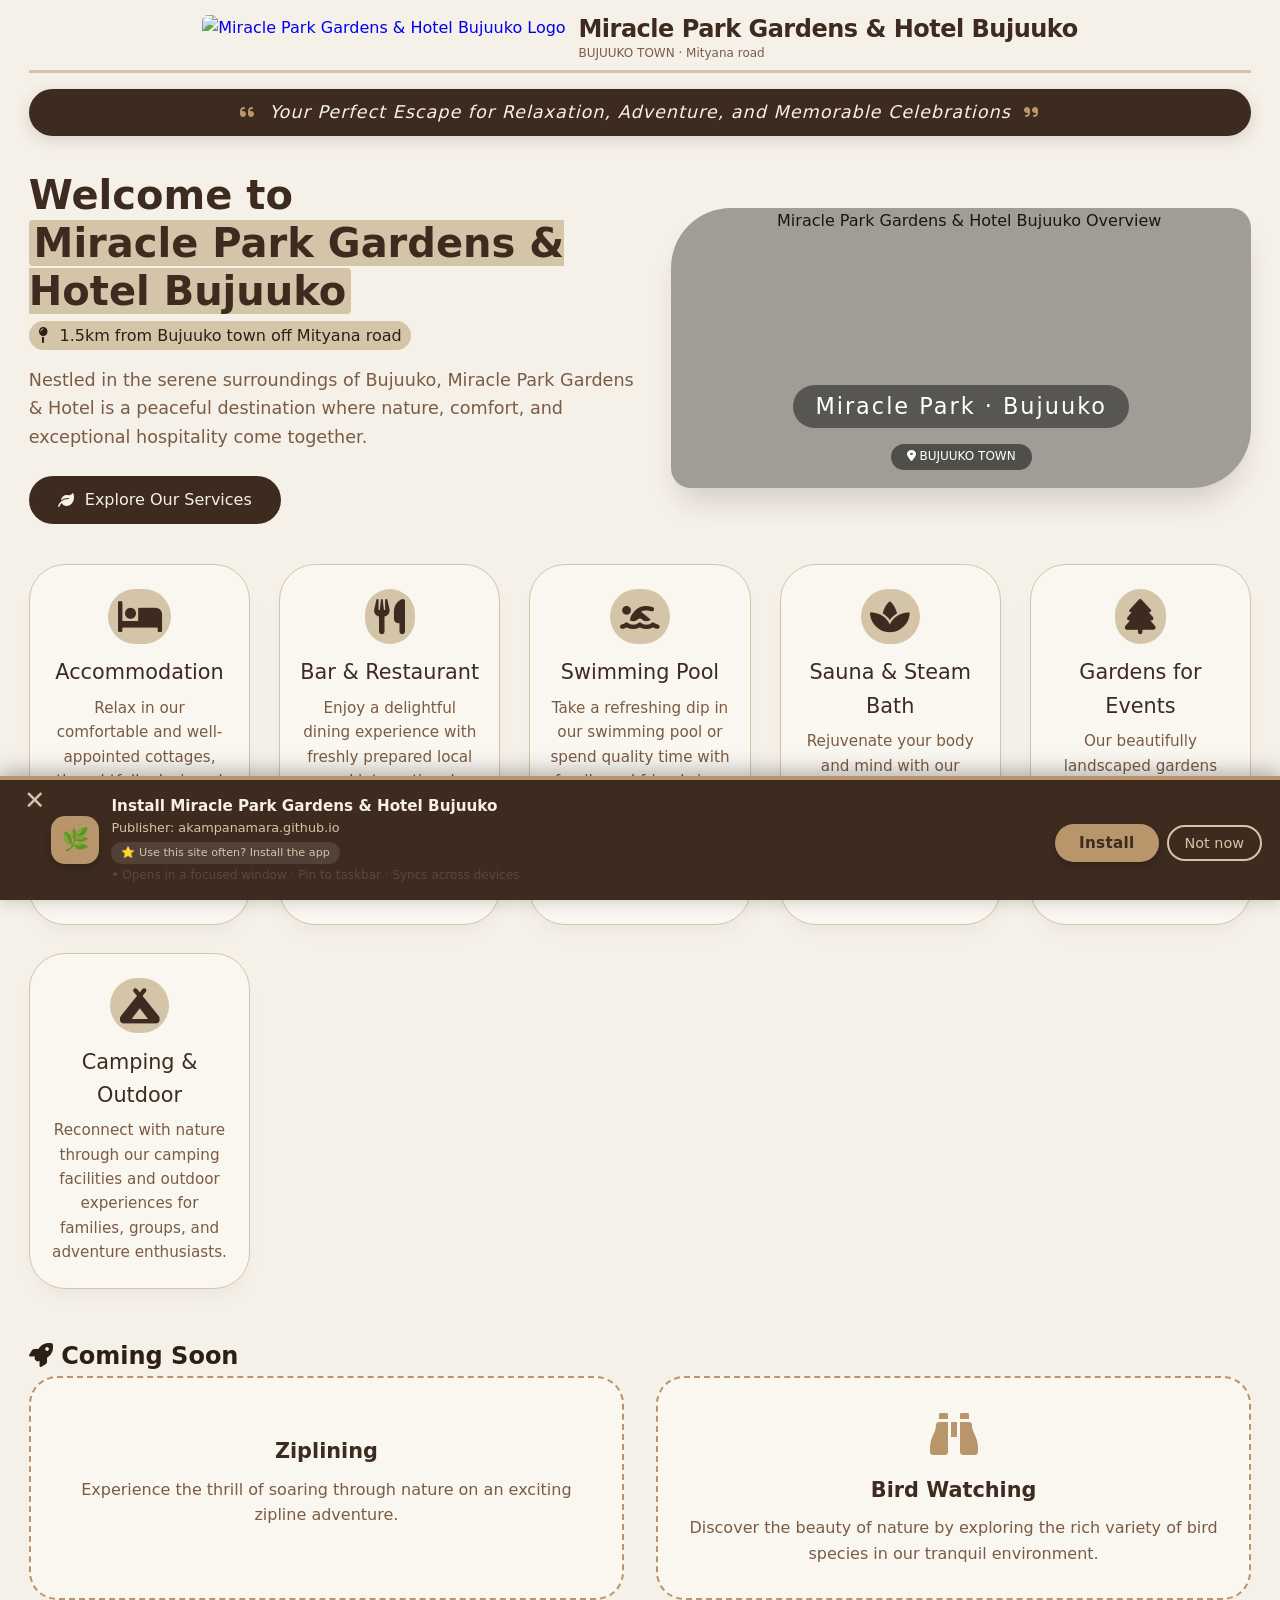
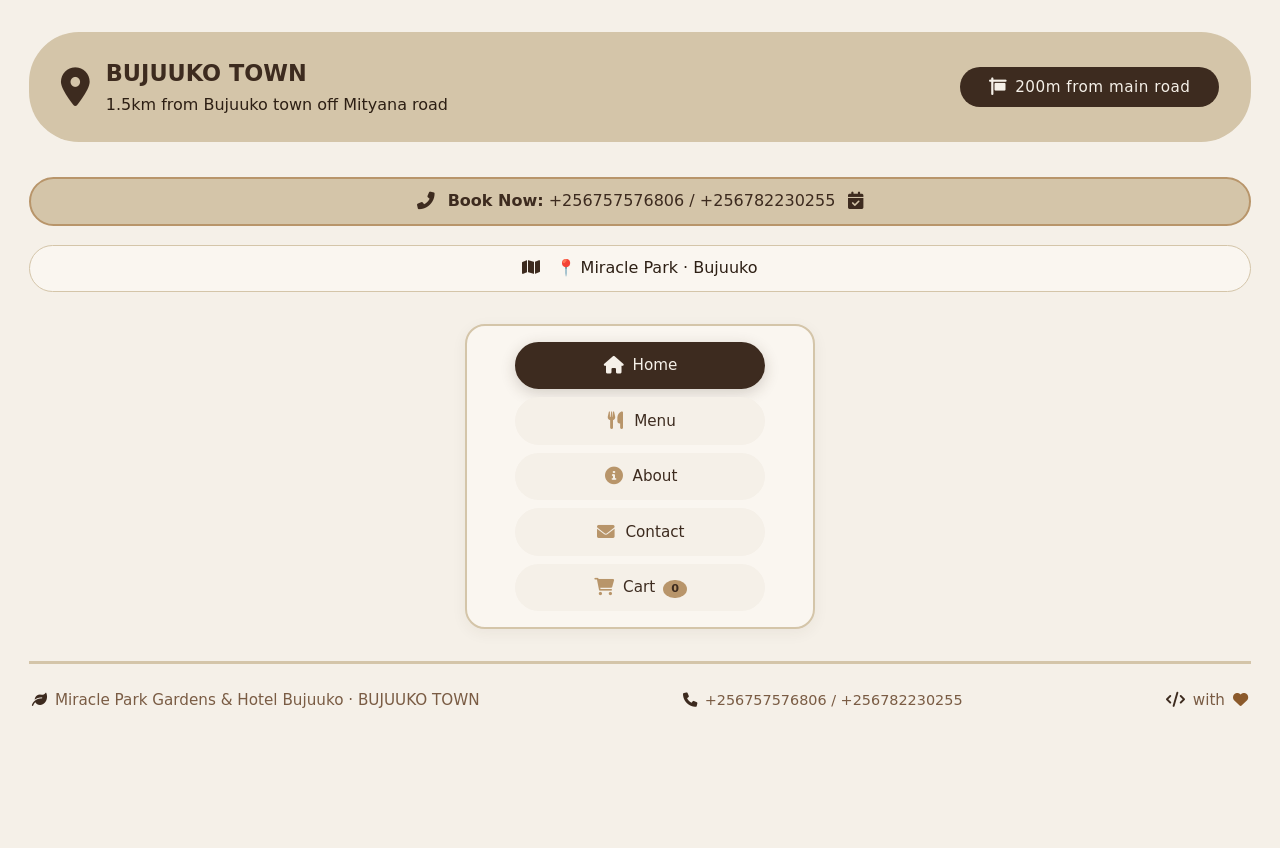
==== commit 9653a98b: "Fix HTML encoding issues in index.html" ====
--- a/index.html
+++ b/index.html
@@ -1,7 +1,6 @@
 <!DOCTYPE html>
 <html lang="en">
 <head>
-    <meta name="google-site-verification" content="TBymU7ZhZDrOnA3fvhPjc528JCQxEKEI0-eg3JJJtqKY" />
     <meta charset="UTF-8" />
     <meta name="viewport" content="width=device-width, initial-scale=1.0" />
     <title>Miracle Park Gardens & Hotel Bujuuko · Home</title>
@@ -11,10 +10,37 @@
 
     <!-- External CSS -->
     <link rel="stylesheet" href="style.css" />
+
+    <!-- PWA Manifest -->
+    <link rel="manifest" href="manifest.json" />
+    <link rel="apple-touch-icon" href="logo-192.png" />
+    <meta name="theme-color" content="#3D2B1F" />
+    <meta name="apple-mobile-web-app-capable" content="yes" />
+    <meta name="apple-mobile-web-app-status-bar-style" content="black-translucent" />
 </head>
 <body>
     <div class="container">
-        <!-- ===== HEADER / NAV ===== -->
+        <!-- ===== INSTALL BANNER (with X close) ===== -->
+        <div id="installBanner" class="install-banner">
+            <button class="banner-close" id="closeBannerBtn" aria-label="Close install banner">✕</button>
+            <div class="banner-content">
+                <div class="banner-icon">🌿</div>
+                <div class="banner-text">
+                    <h4>Install Miracle Park Gardens & Hotel Bujuuko</h4>
+                    <p>Publisher: akampanamara.github.io</p>
+                    <span class="publisher">⭐ Use this site often? Install the app</span>
+                    <p style="font-size:0.75rem; color:#5a4a3a; margin-top:4px;">
+                        • Opens in a focused window · Pin to taskbar · Syncs across devices
+                    </p>
+                </div>
+            </div>
+            <div class="banner-actions">
+                <button class="btn-install" id="installAppBtn">Install</button>
+                <button class="btn-not-now" id="notNowBtn">Not now</button>
+            </div>
+        </div>
+
+        <!-- ===== HEADER / LOGO ===== -->
         <header class="navbar">
             <div class="logo">
                 <a href="index.html" style="text-decoration: none; display: flex; align-items: center; gap: 0.8rem;">
@@ -34,38 +60,12 @@
             <i class="fas fa-quote-right"></i>
         </div>
 
-        <!-- ===== VERTICAL NAVIGATION ===== -->
-        <div class="nav-wrapper">
-            <nav class="vertical-nav">
-                <a href="index.html" class="nav-item active">
-                    <i class="fas fa-home"></i>
-                    <span>Home</span>
-                </a>
-                <a href="menu.html" class="nav-item">
-                    <i class="fas fa-utensils"></i>
-                    <span>Menu</span>
-                </a>
-                <a href="about.html" class="nav-item">
-                    <i class="fas fa-info-circle"></i>
-                    <span>About</span>
-                </a>
-                <a href="contact.html" class="nav-item">
-                    <i class="fas fa-envelope"></i>
-                    <span>Contact</span>
-                </a>
-                <a href="cart.html" class="nav-item cart-link">
-                    <i class="fas fa-shopping-cart"></i>
-                    <span>Cart <span class="cart-count" id="cartCount">0</span></span>
-                </a>
-            </nav>
-        </div>
-
         <!-- ===== HERO SECTION ===== -->
         <div class="hero">
             <div class="hero-text">
                 <h2>
                     Welcome to <br />
-                    <span class="highlight-town">Miracle Park</span>
+                    <span class="highlight-town">Miracle Park Gardens & Hotel Bujuuko</span>
                 </h2>
                 <div class="highlight">
                     <i class="fas fa-map-pin" style="margin-right: 6px"></i>
@@ -113,9 +113,9 @@
             </div>
             <div class="feature-card">
                 <i class="fas fa-spa"></i>
-                <h3>Sauna, Steam & Bath</h3>
-                <p>
-                    Rejuvenate your body and mind with our wellness facilities, including sauna, steam bath, and bathing services.
+                <h3>Sauna & Steam Bath</h3>
+                <p>
+                    Rejuvenate your body and mind with our wellness facilities, including sauna and steam bath services.
                 </p>
             </div>
             <div class="feature-card">
@@ -182,6 +182,32 @@
             <span id="dynamic-greeting">📍 Miracle Park · Bujuuko</span>
         </div>
 
+        <!-- ===== VERTICAL NAVIGATION (BOTTOM) ===== -->
+        <div class="nav-wrapper-bottom">
+            <nav class="vertical-nav-bottom">
+                <a href="index.html" class="nav-item-bottom active">
+                    <i class="fas fa-home"></i>
+                    <span>Home</span>
+                </a>
+                <a href="menu.html" class="nav-item-bottom">
+                    <i class="fas fa-utensils"></i>
+                    <span>Menu</span>
+                </a>
+                <a href="about.html" class="nav-item-bottom">
+                    <i class="fas fa-info-circle"></i>
+                    <span>About</span>
+                </a>
+                <a href="contact.html" class="nav-item-bottom">
+                    <i class="fas fa-envelope"></i>
+                    <span>Contact</span>
+                </a>
+                <a href="cart.html" class="nav-item-bottom cart-link">
+                    <i class="fas fa-shopping-cart"></i>
+                    <span>Cart <span class="cart-count" id="cartCount">0</span></span>
+                </a>
+            </nav>
+        </div>
+
         <!-- ===== FOOTER ===== -->
         <footer class="footer">
             <div>
--- a/style.css
+++ b/style.css
@@ -1,5 +1,5 @@
 /* ============================================================
-   BUJUUKO MIRACLE PARK & GARDENS - COFFEE BROWN & OFF-WHITE THEME
+   MIRACLE PARK GARDENS & HOTEL BUJUUKO - COFFEE BROWN & OFF-WHITE THEME
    Pages: Home | About | Contact
    ============================================================ */
 
@@ -38,6 +38,235 @@
     padding: 0 1.8rem;
 }
 
+/* ============================================================
+   UNIFIED INSTALL BANNER (BOTTOM FIXED POSITION)
+   ============================================================ */
+
+.install-banner {
+    position: fixed;
+    bottom: 0;
+    left: 0;
+    right: 0;
+    background: var(--coffee-dark);
+    color: var(--off-white);
+    padding: 14px 18px;
+    box-shadow: 0 -4px 20px rgba(0, 0, 0, 0.3);
+    z-index: 10000;
+    border-top: 4px solid var(--coffee-gold);
+    display: flex;
+    flex-wrap: wrap;
+    align-items: center;
+    justify-content: space-between;
+    animation: slideUpBanner 0.5s ease;
+    transition: all 0.3s ease;
+}
+
+.install-banner.hidden {
+    display: none;
+}
+
+@keyframes slideUpBanner {
+    0% {
+        transform: translateY(100%);
+        opacity: 0;
+    }
+    100% {
+        transform: translateY(0);
+        opacity: 1;
+    }
+}
+
+.banner-content {
+    display: flex;
+    align-items: center;
+    gap: 12px;
+    flex: 1 1 240px;
+}
+
+.banner-icon {
+    background: var(--coffee-gold);
+    width: 48px;
+    height: 48px;
+    border-radius: 14px;
+    display: flex;
+    align-items: center;
+    justify-content: center;
+    color: var(--coffee-dark);
+    font-weight: 700;
+    font-size: 22px;
+    flex-shrink: 0;
+    box-shadow: 0 4px 8px rgba(0,0,0,0.2);
+}
+
+.banner-text {
+    flex: 1;
+}
+
+.banner-text h4 {
+    font-size: 0.95rem;
+    font-weight: 700;
+    color: var(--off-white);
+    margin-bottom: 2px;
+}
+
+.banner-text p {
+    font-size: 0.8rem;
+    color: var(--coffee-cream);
+    margin: 2px 0;
+    line-height: 1.3;
+}
+
+.banner-text .publisher {
+    font-size: 0.7rem;
+    color: var(--coffee-cream);
+    background: rgba(255,255,255,0.1);
+    display: inline-block;
+    padding: 2px 10px;
+    border-radius: 30px;
+    margin-top: 3px;
+}
+
+.banner-actions {
+    display: flex;
+    align-items: center;
+    gap: 8px;
+    margin-top: 6px;
+    flex-wrap: wrap;
+}
+
+.btn-install {
+    background: var(--coffee-gold);
+    border: none;
+    color: var(--coffee-dark);
+    font-weight: 600;
+    padding: 10px 24px;
+    border-radius: 60px;
+    font-size: 0.95rem;
+    cursor: pointer;
+    transition: background 0.15s;
+    box-shadow: 0 4px 8px rgba(0,0,0,0.2);
+    letter-spacing: 0.3px;
+}
+
+.btn-install:hover {
+    background: #d4b88a;
+    transform: translateY(-2px);
+}
+
+.btn-not-now {
+    background: transparent;
+    border: 2px solid var(--coffee-cream);
+    color: var(--coffee-cream);
+    font-weight: 500;
+    padding: 8px 16px;
+    border-radius: 60px;
+    font-size: 0.9rem;
+    cursor: pointer;
+    transition: 0.2s;
+}
+
+.btn-not-now:hover {
+    background: rgba(255,255,255,0.1);
+    border-color: var(--off-white);
+    color: var(--off-white);
+}
+
+.banner-close {
+    background: transparent;
+    border: none;
+    font-size: 1.6rem;
+    line-height: 1;
+    color: var(--coffee-cream);
+    cursor: pointer;
+    padding: 0 6px;
+    font-weight: 300;
+    transition: 0.1s;
+    align-self: flex-start;
+    margin-top: -6px;
+}
+
+.banner-close:hover {
+    color: var(--off-white);
+    transform: scale(1.1);
+}
+
+/* Add padding to body to prevent content from being hidden behind the banner */
+body {
+    padding-bottom: 100px;
+}
+
+/* Responsive styles for banner */
+@media (max-width: 600px) {
+    .install-banner {
+        padding: 12px 14px;
+    }
+    .banner-content {
+        flex: 1 1 100%;
+    }
+    .banner-actions {
+        width: 100%;
+        justify-content: flex-start;
+        margin-top: 8px;
+    }
+    .btn-install {
+        width: 100%;
+        justify-content: center;
+        text-align: center;
+    }
+    .btn-not-now {
+        margin-left: auto;
+    }
+    .banner-close {
+        align-self: center;
+        margin-top: 0;
+    }
+    .banner-icon {
+        width: 40px;
+        height: 40px;
+        font-size: 18px;
+    }
+    .banner-text h4 {
+        font-size: 0.85rem;
+    }
+    .banner-text p {
+        font-size: 0.7rem;
+    }
+    body {
+        padding-bottom: 140px;
+    }
+}
+
+@media (max-width: 400px) {
+    .install-banner {
+        padding: 10px 12px;
+    }
+    .banner-content {
+        gap: 8px;
+    }
+    .banner-icon {
+        width: 34px;
+        height: 34px;
+        font-size: 15px;
+    }
+    .banner-text h4 {
+        font-size: 0.75rem;
+    }
+    .banner-text p {
+        font-size: 0.65rem;
+    }
+    .btn-install {
+        font-size: 0.75rem;
+        padding: 6px 14px;
+    }
+    .btn-not-now {
+        font-size: 0.7rem;
+        padding: 4px 10px;
+    }
+    body {
+        padding-bottom: 130px;
+    }
+}
+
 /* ---------- SLOGAN BANNER ---------- */
 .slogan-banner {
     background: var(--coffee-dark);
@@ -66,6 +295,34 @@
     font-style: italic;
 }
 
+/* ---------- DELIVERY MESSAGE ---------- */
+.delivery-message {
+    background: var(--coffee-dark);
+    color: var(--off-white);
+    text-align: center;
+    padding: 1rem 1.5rem;
+    border-radius: 60px;
+    margin: 1.5rem 0 2rem;
+    display: flex;
+    align-items: center;
+    justify-content: center;
+    gap: 1rem;
+    flex-wrap: wrap;
+    box-shadow: 0 4px 20px rgba(61, 43, 31, 0.2);
+    border: 2px solid var(--coffee-gold);
+}
+
+.delivery-message i {
+    font-size: 1.5rem;
+    color: var(--coffee-gold);
+}
+
+.delivery-message p {
+    font-size: 1.1rem;
+    font-weight: 500;
+    margin: 0;
+}
+
 /* ---------- BOOKING BANNER ---------- */
 .booking-banner {
     background: var(--coffee-cream);
@@ -187,87 +444,6 @@
     width: auto;
     border-radius: 6px;
     display: block;
-}
-
-/* ---------- NAVIGATION WRAPPER - CENTERED VERTICAL NAV ---------- */
-.nav-wrapper {
-    display: flex;
-    justify-content: center;
-    align-items: center;
-    padding: 1.5rem 0;
-}
-
-/* ---------- VERTICAL NAVIGATION ---------- */
-.vertical-nav {
-    display: flex;
-    flex-direction: column;
-    gap: 0.8rem;
-    background: var(--warm-white);
-    padding: 1.5rem 2rem;
-    border-radius: 20px;
-    border: 2px solid var(--coffee-cream);
-    box-shadow: 0 8px 25px rgba(61, 43, 31, 0.08);
-    min-width: 280px;
-    width: 100%;
-    max-width: 400px;
-}
-
-.vertical-nav .nav-item {
-    display: flex;
-    align-items: center;
-    gap: 1rem;
-    padding: 1rem 1.5rem;
-    border-radius: 60px;
-    text-decoration: none;
-    color: var(--coffee-dark);
-    font-size: 1.1rem;
-    font-weight: 500;
-    transition: 0.3s ease;
-    border: 2px solid transparent;
-    background: var(--off-white);
-}
-
-.vertical-nav .nav-item:hover {
-    background: var(--coffee-cream);
-    border-color: var(--coffee-gold);
-    transform: translateX(5px);
-}
-
-.vertical-nav .nav-item.active {
-    background: var(--coffee-dark);
-    color: var(--off-white);
-    border-color: var(--coffee-dark);
-    box-shadow: 0 4px 15px rgba(61, 43, 31, 0.2);
-}
-
-.vertical-nav .nav-item i {
-    font-size: 1.4rem;
-    width: 30px;
-    text-align: center;
-    color: var(--coffee-gold);
-}
-
-.vertical-nav .nav-item.active i {
-    color: var(--off-white);
-}
-
-.vertical-nav .nav-item .cart-count {
-    background: var(--coffee-gold);
-    color: var(--coffee-dark);
-    font-size: 0.8rem;
-    font-weight: 700;
-    padding: 0.1rem 0.6rem;
-    border-radius: 50%;
-    min-width: 24px;
-    text-align: center;
-    line-height: 1.5;
-    display: inline-block;
-    margin-left: 0.3rem;
-}
-
-.vertical-nav .nav-item.active .cart-count {
-    background: var(--off-white);
-    color: var(--coffee-dark);
 }
 
 /* ---------- FLOATING WHATSAPP ICON ---------- */
@@ -393,24 +569,6 @@
     color: var(--coffee-light);
 }
 
-.signpost-badge {
-    background: var(--warm-white);
-    padding: 0.6rem 1.5rem;
-    border-radius: 60px;
-    display: inline-flex;
-    align-items: center;
-    gap: 0.7rem;
-    font-weight: 500;
-    border-left: 6px solid var(--coffee-dark);
-    box-shadow: 0 4px 10px rgba(0, 0, 0, 0.03);
-    margin-top: 0.5rem;
-}
-
-.signpost-badge i {
-    color: var(--coffee-dark);
-    font-size: 1.2rem;
-}
-
 /* ---------- HERO IMAGE WITH OVERLAY ---------- */
 .hero-image {
     flex: 1 1 380px;
@@ -475,98 +633,6 @@
     z-index: 2;
 }
 
-/* ---------- DIRECTION CARD ---------- */
-.direction-card {
-    border-radius: 40px;
-    padding: 1.2rem 1.8rem;
-    margin: 1.5rem 0 2rem;
-    display: flex;
-    flex-wrap: wrap;
-    align-items: center;
-    justify-content: space-between;
-    background: var(--warm-white);
-    border: 1px solid var(--coffee-cream);
-    box-shadow: 0 8px 18px rgba(61, 43, 31, 0.06);
-}
-
-.direction-item {
-    display: flex;
-    align-items: center;
-    gap: 0.6rem;
-    font-size: 1rem;
-    padding: 0.3rem 0.2rem;
-}
-
-.direction-item i {
-    color: var(--coffee-dark);
-    width: 1.8rem;
-    font-size: 1.3rem;
-    text-align: center;
-}
-
-.direction-item strong {
-    font-weight: 600;
-    color: var(--coffee-dark);
-}
-
-.direction-item .distance-badge {
-    background: var(--coffee-dark);
-    color: var(--off-white);
-    padding: 0.2rem 1rem;
-    border-radius: 60px;
-    font-size: 0.8rem;
-    margin-left: 0.4rem;
-    font-weight: 500;
-}
-
-/* ---------- GALLERY SECTION ---------- */
-.gallery-section {
-    margin: 2.5rem 0;
-}
-
-.section-title {
-    font-size: 2rem;
-    font-weight: 500;
-    color: var(--coffee-dark);
-    margin-bottom: 1.5rem;
-    display: flex;
-    align-items: center;
-    gap: 0.8rem;
-}
-
-.section-title i {
-    color: var(--coffee-dark);
-}
-
-.gallery-grid {
-    display: grid;
-    grid-template-columns: repeat(auto-fill, minmax(240px, 1fr));
-    gap: 1.2rem;
-}
-
-.gallery-item {
-    border-radius: 24px;
-    overflow: hidden;
-    box-shadow: 0 8px 20px rgba(0, 0, 0, 0.08);
-    transition: transform 0.3s ease, box-shadow 0.3s ease;
-    cursor: pointer;
-    background: var(--warm-white);
-    aspect-ratio: 4 / 3;
-    max-height: 220px;
-}
-
-.gallery-item:hover {
-    transform: scale(1.03);
-    box-shadow: 0 12px 30px rgba(61, 43, 31, 0.15);
-}
-
-.gallery-item img {
-    width: 100%;
-    height: 100%;
-    object-fit: cover;
-    display: block;
-}
-
 /* ---------- FEATURES GRID ---------- */
 .features {
     display: grid;
@@ -612,308 +678,52 @@
     font-size: 0.95rem;
 }
 
-/* ---------- FEATURED MENU ---------- */
-.featured-menu {
-    margin: 2.5rem 0;
-}
-
-.menu-subtitle {
+/* ---------- COMING SOON SECTION ---------- */
+.coming-soon {
+    margin: 3rem 0 2rem;
+}
+
+.coming-soon-intro {
     text-align: center;
     color: var(--coffee-light);
-    font-size: 0.95rem;
-    margin-top: -0.5rem;
-    margin-bottom: 1.5rem;
-}
-
-/* ---------- MENU GRID ---------- */
-.menu-grid {
+    font-size: 1.1rem;
+    margin-bottom: 2rem;
+}
+
+.coming-soon-grid {
     display: grid;
-    grid-template-columns: repeat(auto-fill, minmax(200px, 1fr));
-    gap: 1.5rem;
-}
-
-.menu-card {
+    grid-template-columns: repeat(auto-fit, minmax(250px, 1fr));
+    gap: 2rem;
+}
+
+.coming-soon-card {
     background: var(--warm-white);
-    border-radius: 20px;
-    overflow: hidden;
-    box-shadow: 0 4px 15px rgba(0, 0, 0, 0.06);
-    transition: transform 0.3s ease, box-shadow 0.3s ease;
-    border: 1px solid var(--coffee-cream);
-    display: flex;
-    flex-direction: column;
-}
-
-.menu-card:hover {
-    transform: translateY(-4px);
-    box-shadow: 0 8px 25px rgba(61, 43, 31, 0.12);
-}
-
-.menu-card-image {
-    width: 100%;
-    height: 140px;
-    object-fit: cover;
-    background: var(--coffee-cream);
-}
-
-.menu-card-body {
-    padding: 0.8rem 1rem 1rem;
-    flex: 1;
-    display: flex;
-    flex-direction: column;
-}
-
-.menu-card-title {
-    font-size: 0.95rem;
-    font-weight: 600;
-    color: var(--coffee-dark);
-    margin-bottom: 0.2rem;
-}
-
-.menu-card-desc {
-    font-size: 0.75rem;
+    padding: 2rem 1.5rem;
+    border-radius: 28px;
+    text-align: center;
+    border: 2px dashed var(--coffee-gold);
+    transition: 0.3s;
+}
+
+.coming-soon-card:hover {
+    transform: translateY(-5px);
+    box-shadow: 0 12px 30px rgba(61, 43, 31, 0.08);
+}
+
+.coming-soon-card i {
+    font-size: 3rem;
+    color: var(--coffee-gold);
+    margin-bottom: 1rem;
+}
+
+.coming-soon-card h3 {
+    font-size: 1.3rem;
+    color: var(--coffee-dark);
+    margin-bottom: 0.5rem;
+}
+
+.coming-soon-card p {
     color: var(--coffee-light);
-    margin-bottom: 0.4rem;
-    flex: 1;
-    line-height: 1.3;
-}
-
-.menu-card-price {
-    font-size: 1rem;
-    font-weight: 700;
-    color: var(--coffee-dark);
-    margin-bottom: 0.6rem;
-}
-
-.menu-card .btn-add-cart {
-    background: var(--coffee-dark);
-    color: var(--off-white);
-    border: none;
-    padding: 0.4rem 0.8rem;
-    border-radius: 60px;
-    font-size: 0.8rem;
-    font-weight: 500;
-    cursor: pointer;
-    transition: 0.3s;
-    display: inline-flex;
-    align-items: center;
-    justify-content: center;
-    gap: 0.4rem;
-    width: 100%;
-}
-
-.menu-card .btn-add-cart:hover {
-    background: var(--coffee-medium);
-    transform: scale(1.02);
-}
-
-.menu-card .btn-add-cart:active {
-    transform: scale(0.95);
-}
-
-.menu-card .btn-add-cart i {
-    font-size: 0.8rem;
-}
-
-/* ---------- MENU TABS ---------- */
-.menu-tabs {
-    display: flex;
-    flex-wrap: wrap;
-    gap: 0.6rem;
-    margin: 1.5rem 0 2rem;
-    justify-content: center;
-}
-
-.tab-btn {
-    background: var(--warm-white);
-    color: var(--coffee-medium);
-    border: 2px solid var(--coffee-cream);
-    padding: 0.4rem 1rem;
-    border-radius: 60px;
-    font-size: 0.8rem;
-    font-weight: 500;
-    cursor: pointer;
-    transition: 0.3s;
-}
-
-.tab-btn:hover {
-    border-color: var(--coffee-gold);
-    color: var(--coffee-dark);
-}
-
-.tab-btn.active {
-    background: var(--coffee-dark);
-    color: var(--off-white);
-    border-color: var(--coffee-dark);
-}
-
-/* ---------- CART PAGE ---------- */
-.cart-page {
-    display: grid;
-    grid-template-columns: 2fr 1fr;
-    gap: 2rem;
-    margin: 2rem 0 3rem;
-}
-
-.cart-items-empty {
-    text-align: center;
-    padding: 3rem 1rem;
-    background: var(--warm-white);
-    border-radius: 30px;
-    border: 2px dashed var(--coffee-cream);
-}
-
-.cart-items-empty i {
-    font-size: 3rem;
-    color: var(--coffee-cream);
-    margin-bottom: 1rem;
-}
-
-.cart-items-empty h3 {
-    color: var(--coffee-light);
-    margin-bottom: 0.5rem;
-}
-
-.cart-item {
-    display: flex;
-    align-items: center;
-    gap: 1rem;
-    padding: 0.8rem 0;
-    border-bottom: 1px solid var(--coffee-cream);
-}
-
-.cart-item:last-child {
-    border-bottom: none;
-}
-
-.cart-item-img {
-    width: 60px;
-    height: 60px;
-    object-fit: cover;
-    border-radius: 12px;
-    background: var(--coffee-cream);
-}
-
-.cart-item-info {
-    flex: 1;
-}
-
-.cart-item-info h4 {
-    font-size: 0.95rem;
-    color: var(--coffee-dark);
-}
-
-.cart-item-info p {
-    font-size: 0.85rem;
-    color: var(--coffee-light);
-}
-
-.cart-item-qty {
-    display: flex;
-    align-items: center;
-    gap: 0.5rem;
-}
-
-.cart-item-qty button {
-    background: var(--coffee-cream);
-    border: none;
-    width: 28px;
-    height: 28px;
-    border-radius: 50%;
-    font-size: 1rem;
-    cursor: pointer;
-    transition: 0.3s;
-    color: var(--coffee-dark);
-    font-weight: 700;
-}
-
-.cart-item-qty button:hover {
-    background: var(--coffee-gold);
-}
-
-.cart-item-qty span {
-    font-weight: 600;
-    min-width: 24px;
-    text-align: center;
-    color: var(--coffee-dark);
-}
-
-.cart-item-remove {
-    background: none;
-    border: none;
-    color: #e74c3c;
-    cursor: pointer;
-    font-size: 1.1rem;
-    transition: 0.3s;
-    padding: 0.3rem;
-}
-
-.cart-item-remove:hover {
-    transform: scale(1.2);
-}
-
-/* ---------- CART SUMMARY ---------- */
-.cart-summary {
-    background: var(--warm-white);
-    padding: 1.5rem;
-    border-radius: 28px;
-    border: 1px solid var(--coffee-cream);
-    align-self: start;
-    position: sticky;
-    top: 20px;
-}
-
-.cart-summary h3 {
-    font-size: 1.3rem;
-    color: var(--coffee-dark);
-    margin-bottom: 1rem;
-    padding-bottom: 0.5rem;
-    border-bottom: 2px solid var(--coffee-cream);
-}
-
-.cart-summary-row {
-    display: flex;
-    justify-content: space-between;
-    padding: 0.5rem 0;
-    color: var(--coffee-light);
-    font-size: 0.95rem;
-}
-
-.cart-summary-row.total {
-    font-weight: 700;
-    font-size: 1.2rem;
-    color: var(--coffee-dark);
-    border-top: 2px solid var(--coffee-cream);
-    padding-top: 0.8rem;
-    margin-top: 0.5rem;
-}
-
-.btn-place-order {
-    width: 100%;
-    background: var(--coffee-dark);
-    color: var(--off-white);
-    border: none;
-    padding: 0.8rem;
-    border-radius: 60px;
-    font-size: 1rem;
-    font-weight: 600;
-    cursor: pointer;
-    transition: 0.3s;
-    margin-top: 1rem;
-    display: flex;
-    align-items: center;
-    justify-content: center;
-    gap: 0.6rem;
-}
-
-.btn-place-order:hover {
-    background: var(--coffee-medium);
-    transform: scale(1.02);
-}
-
-.btn-place-order:disabled {
-    opacity: 0.5;
-    cursor: not-allowed;
-    transform: none;
 }
 
 /* ---------- LOCATION SECTION ---------- */
@@ -1040,6 +850,7 @@
     border-top: 3px solid var(--coffee-cream);
     padding: 1.5rem 0 1.2rem;
     margin-top: 1.5rem;
+    margin-bottom: 1rem;
     display: flex;
     flex-wrap: wrap;
     justify-content: space-between;
@@ -1059,6 +870,92 @@
 
 .footer .fa-heart {
     color: #8B5A2B;
+}
+
+/* ============================================================
+   VERTICAL NAVIGATION (BOTTOM - STACKED VERTICALLY)
+   ============================================================ */
+
+.nav-wrapper-bottom {
+    display: flex;
+    justify-content: center;
+    align-items: center;
+    padding: 1rem 0 0.5rem;
+    margin-top: 0.5rem;
+}
+
+.vertical-nav-bottom {
+    display: flex;
+    flex-direction: column;
+    align-items: center;
+    gap: 0.5rem;
+    background: var(--warm-white);
+    padding: 1rem 1.5rem;
+    border-radius: 20px;
+    border: 2px solid var(--coffee-cream);
+    box-shadow: 0 4px 15px rgba(61, 43, 31, 0.06);
+    width: 100%;
+    max-width: 350px;
+}
+
+.vertical-nav-bottom .nav-item-bottom {
+    display: flex;
+    align-items: center;
+    justify-content: center;
+    gap: 0.5rem;
+    padding: 0.6rem 1.5rem;
+    border-radius: 60px;
+    text-decoration: none;
+    color: var(--coffee-dark);
+    font-size: 0.95rem;
+    font-weight: 500;
+    transition: 0.3s ease;
+    border: 2px solid transparent;
+    background: var(--off-white);
+    width: 100%;
+    max-width: 250px;
+}
+
+.vertical-nav-bottom .nav-item-bottom:hover {
+    background: var(--coffee-cream);
+    border-color: var(--coffee-gold);
+}
+
+.vertical-nav-bottom .nav-item-bottom.active {
+    background: var(--coffee-dark);
+    color: var(--off-white);
+    border-color: var(--coffee-dark);
+    box-shadow: 0 4px 15px rgba(61, 43, 31, 0.2);
+}
+
+.vertical-nav-bottom .nav-item-bottom i {
+    font-size: 1.1rem;
+    width: 22px;
+    text-align: center;
+    color: var(--coffee-gold);
+}
+
+.vertical-nav-bottom .nav-item-bottom.active i {
+    color: var(--off-white);
+}
+
+.vertical-nav-bottom .nav-item-bottom .cart-count {
+    background: var(--coffee-gold);
+    color: var(--coffee-dark);
+    font-size: 0.7rem;
+    font-weight: 700;
+    padding: 0.1rem 0.5rem;
+    border-radius: 50%;
+    min-width: 20px;
+    text-align: center;
+    line-height: 1.4;
+    display: inline-block;
+    margin-left: 0.2rem;
+}
+
+.vertical-nav-bottom .nav-item-bottom.active .cart-count {
+    background: var(--off-white);
+    color: var(--coffee-dark);
 }
 
 /* ============================================================
@@ -1210,6 +1107,74 @@
 .offer-card p {
     color: var(--coffee-light);
     font-size: 0.9rem;
+}
+
+/* ---------- WHY CHOOSE SECTION ---------- */
+.why-choose {
+    margin: 3rem 0;
+}
+
+.why-grid {
+    display: grid;
+    grid-template-columns: repeat(auto-fit, minmax(280px, 1fr));
+    gap: 0.8rem 2rem;
+    background: var(--warm-white);
+    padding: 2rem;
+    border-radius: 28px;
+    border: 1px solid var(--coffee-cream);
+}
+
+.why-item {
+    display: flex;
+    align-items: center;
+    gap: 0.8rem;
+    padding: 0.5rem 0;
+    color: var(--coffee-dark);
+    font-size: 1rem;
+}
+
+.why-item i {
+    color: var(--coffee-gold);
+    font-size: 1.2rem;
+    width: 24px;
+    text-align: center;
+}
+
+/* ---------- EXPERIENCE SECTION ---------- */
+.experience-section {
+    background: var(--coffee-dark);
+    color: var(--off-white);
+    border-radius: 50px;
+    padding: 3rem 2.5rem;
+    margin: 2.5rem 0 2.8rem;
+    text-align: center;
+}
+
+.experience-content h2 {
+    font-size: 2rem;
+    font-weight: 600;
+    margin-bottom: 1rem;
+}
+
+.experience-content h2 i {
+    color: var(--coffee-gold);
+    margin-right: 0.5rem;
+}
+
+.experience-content p {
+    font-size: 1.1rem;
+    max-width: 700px;
+    margin: 0 auto 1.5rem;
+    opacity: 0.9;
+}
+
+.experience-content .btn-primary {
+    background: var(--coffee-gold);
+    color: var(--coffee-dark);
+}
+
+.experience-content .btn-primary:hover {
+    background: var(--off-white);
 }
 
 /* ---------- TESTIMONIALS ---------- */
@@ -1666,6 +1631,306 @@
 }
 
 /* ============================================================
+   MENU GRID STYLES
+   ============================================================ */
+
+.menu-grid {
+    display: grid;
+    grid-template-columns: repeat(auto-fill, minmax(200px, 1fr));
+    gap: 1.5rem;
+}
+
+.menu-card {
+    background: var(--warm-white);
+    border-radius: 20px;
+    overflow: hidden;
+    box-shadow: 0 4px 15px rgba(0, 0, 0, 0.06);
+    transition: transform 0.3s ease, box-shadow 0.3s ease;
+    border: 1px solid var(--coffee-cream);
+    display: flex;
+    flex-direction: column;
+}
+
+.menu-card:hover {
+    transform: translateY(-4px);
+    box-shadow: 0 8px 25px rgba(61, 43, 31, 0.12);
+}
+
+.menu-card-image {
+    width: 100%;
+    height: 140px;
+    object-fit: cover;
+    background: var(--coffee-cream);
+}
+
+.menu-card-body {
+    padding: 0.8rem 1rem 1rem;
+    flex: 1;
+    display: flex;
+    flex-direction: column;
+}
+
+.menu-card-title {
+    font-size: 0.95rem;
+    font-weight: 600;
+    color: var(--coffee-dark);
+    margin-bottom: 0.2rem;
+}
+
+.menu-card-desc {
+    font-size: 0.75rem;
+    color: var(--coffee-light);
+    margin-bottom: 0.4rem;
+    flex: 1;
+    line-height: 1.3;
+}
+
+.menu-card-price {
+    font-size: 1rem;
+    font-weight: 700;
+    color: var(--coffee-dark);
+    margin-bottom: 0.6rem;
+}
+
+.menu-card .btn-add-cart {
+    background: var(--coffee-dark);
+    color: var(--off-white);
+    border: none;
+    padding: 0.4rem 0.8rem;
+    border-radius: 60px;
+    font-size: 0.8rem;
+    font-weight: 500;
+    cursor: pointer;
+    transition: 0.3s;
+    display: inline-flex;
+    align-items: center;
+    justify-content: center;
+    gap: 0.4rem;
+    width: 100%;
+}
+
+.menu-card .btn-add-cart:hover {
+    background: var(--coffee-medium);
+    transform: scale(1.02);
+}
+
+.menu-card .btn-add-cart:active {
+    transform: scale(0.95);
+}
+
+.menu-card .btn-add-cart i {
+    font-size: 0.8rem;
+}
+
+/* ============================================================
+   MENU TABS
+   ============================================================ */
+
+.menu-tabs {
+    display: flex;
+    flex-wrap: wrap;
+    gap: 0.6rem;
+    margin: 1.5rem 0 2rem;
+    justify-content: center;
+}
+
+.tab-btn {
+    background: var(--warm-white);
+    color: var(--coffee-medium);
+    border: 2px solid var(--coffee-cream);
+    padding: 0.4rem 1rem;
+    border-radius: 60px;
+    font-size: 0.8rem;
+    font-weight: 500;
+    cursor: pointer;
+    transition: 0.3s;
+}
+
+.tab-btn:hover {
+    border-color: var(--coffee-gold);
+    color: var(--coffee-dark);
+}
+
+.tab-btn.active {
+    background: var(--coffee-dark);
+    color: var(--off-white);
+    border-color: var(--coffee-dark);
+}
+
+/* ============================================================
+   CART PAGE STYLES
+   ============================================================ */
+
+.cart-page {
+    display: grid;
+    grid-template-columns: 2fr 1fr;
+    gap: 2rem;
+    margin: 2rem 0 3rem;
+}
+
+.cart-items-empty {
+    text-align: center;
+    padding: 3rem 1rem;
+    background: var(--warm-white);
+    border-radius: 30px;
+    border: 2px dashed var(--coffee-cream);
+}
+
+.cart-items-empty i {
+    font-size: 3rem;
+    color: var(--coffee-cream);
+    margin-bottom: 1rem;
+}
+
+.cart-items-empty h3 {
+    color: var(--coffee-light);
+    margin-bottom: 0.5rem;
+}
+
+.cart-item {
+    display: flex;
+    align-items: center;
+    gap: 1rem;
+    padding: 0.8rem 0;
+    border-bottom: 1px solid var(--coffee-cream);
+}
+
+.cart-item:last-child {
+    border-bottom: none;
+}
+
+.cart-item-img {
+    width: 60px;
+    height: 60px;
+    object-fit: cover;
+    border-radius: 12px;
+    background: var(--coffee-cream);
+}
+
+.cart-item-info {
+    flex: 1;
+}
+
+.cart-item-info h4 {
+    font-size: 0.95rem;
+    color: var(--coffee-dark);
+}
+
+.cart-item-info p {
+    font-size: 0.85rem;
+    color: var(--coffee-light);
+}
+
+.cart-item-qty {
+    display: flex;
+    align-items: center;
+    gap: 0.5rem;
+}
+
+.cart-item-qty button {
+    background: var(--coffee-cream);
+    border: none;
+    width: 28px;
+    height: 28px;
+    border-radius: 50%;
+    font-size: 1rem;
+    cursor: pointer;
+    transition: 0.3s;
+    color: var(--coffee-dark);
+    font-weight: 700;
+}
+
+.cart-item-qty button:hover {
+    background: var(--coffee-gold);
+}
+
+.cart-item-qty span {
+    font-weight: 600;
+    min-width: 24px;
+    text-align: center;
+    color: var(--coffee-dark);
+}
+
+.cart-item-remove {
+    background: none;
+    border: none;
+    color: #e74c3c;
+    cursor: pointer;
+    font-size: 1.1rem;
+    transition: 0.3s;
+    padding: 0.3rem;
+}
+
+.cart-item-remove:hover {
+    transform: scale(1.2);
+}
+
+/* ---------- CART SUMMARY ---------- */
+.cart-summary {
+    background: var(--warm-white);
+    padding: 1.5rem;
+    border-radius: 28px;
+    border: 1px solid var(--coffee-cream);
+    align-self: start;
+    position: sticky;
+    top: 20px;
+}
+
+.cart-summary h3 {
+    font-size: 1.3rem;
+    color: var(--coffee-dark);
+    margin-bottom: 1rem;
+    padding-bottom: 0.5rem;
+    border-bottom: 2px solid var(--coffee-cream);
+}
+
+.cart-summary-row {
+    display: flex;
+    justify-content: space-between;
+    padding: 0.5rem 0;
+    color: var(--coffee-light);
+    font-size: 0.95rem;
+}
+
+.cart-summary-row.total {
+    font-weight: 700;
+    font-size: 1.2rem;
+    color: var(--coffee-dark);
+    border-top: 2px solid var(--coffee-cream);
+    padding-top: 0.8rem;
+    margin-top: 0.5rem;
+}
+
+.btn-place-order {
+    width: 100%;
+    background: var(--coffee-dark);
+    color: var(--off-white);
+    border: none;
+    padding: 0.8rem;
+    border-radius: 60px;
+    font-size: 1rem;
+    font-weight: 600;
+    cursor: pointer;
+    transition: 0.3s;
+    margin-top: 1rem;
+    display: flex;
+    align-items: center;
+    justify-content: center;
+    gap: 0.6rem;
+}
+
+.btn-place-order:hover {
+    background: var(--coffee-medium);
+    transform: scale(1.02);
+}
+
+.btn-place-order:disabled {
+    opacity: 0.5;
+    cursor: not-allowed;
+    transform: none;
+}
+
+/* ============================================================
    RESPONSIVE STYLES
    ============================================================ */
 
@@ -1690,23 +1955,55 @@
         font-size: 1rem;
         padding: 0.5rem 1rem;
     }
+
+    .coming-soon-grid {
+        grid-template-columns: 1fr;
+    }
+
+    .why-grid {
+        grid-template-columns: 1fr;
+        padding: 1.2rem;
+    }
+
+    .experience-section {
+        padding: 2rem 1.2rem;
+        border-radius: 30px;
+    }
+
+    .experience-content h2 {
+        font-size: 1.5rem;
+    }
+
+    .experience-content p {
+        font-size: 1rem;
+    }
+
+    .delivery-message {
+        padding: 0.8rem 1.2rem;
+    }
+
+    .delivery-message p {
+        font-size: 1rem;
+    }
 }
 
 @media (max-width: 768px) {
-    .vertical-nav {
-        min-width: 220px;
-        padding: 1.2rem 1.5rem;
-        max-width: 90%;
-    }
-
-    .vertical-nav .nav-item {
+    .vertical-nav-bottom {
+        padding: 0.8rem 1rem;
+        gap: 0.4rem;
+        max-width: 280px;
+        border-radius: 16px;
+    }
+
+    .vertical-nav-bottom .nav-item-bottom {
+        font-size: 0.85rem;
+        padding: 0.5rem 1rem;
+        max-width: 200px;
+    }
+
+    .vertical-nav-bottom .nav-item-bottom i {
         font-size: 1rem;
-        padding: 0.8rem 1.2rem;
-    }
-
-    .vertical-nav .nav-item i {
-        font-size: 1.2rem;
-        width: 26px;
+        width: 20px;
     }
 
     .menu-grid {
@@ -1754,11 +2051,6 @@
     .menu-section {
         padding: 0.8rem 0.5rem;
         border-radius: 20px;
-    }
-
-    .menu-subtitle {
-        font-size: 0.8rem;
-        margin-bottom: 0.6rem;
     }
 
     .section-title {
@@ -1789,6 +2081,43 @@
         bottom: 20px;
         right: 20px;
     }
+
+    .coming-soon-grid {
+        grid-template-columns: 1fr;
+    }
+
+    .why-grid {
+        grid-template-columns: 1fr;
+        padding: 1.2rem;
+    }
+
+    .experience-section {
+        padding: 2rem 1.2rem;
+        border-radius: 30px;
+    }
+
+    .experience-content h2 {
+        font-size: 1.5rem;
+    }
+
+    .experience-content p {
+        font-size: 1rem;
+    }
+
+    .delivery-message {
+        padding: 0.6rem 1rem;
+        gap: 0.6rem;
+        border-radius: 40px;
+        margin: 1rem 0 1.5rem;
+    }
+
+    .delivery-message i {
+        font-size: 1.2rem;
+    }
+
+    .delivery-message p {
+        font-size: 0.9rem;
+    }
 }
 
 @media (max-width: 650px) {
@@ -1816,6 +2145,24 @@
         height: 34px;
     }
 
+    .vertical-nav-bottom {
+        padding: 0.6rem 0.8rem;
+        gap: 0.4rem;
+        max-width: 240px;
+        border-radius: 14px;
+    }
+
+    .vertical-nav-bottom .nav-item-bottom {
+        font-size: 0.8rem;
+        padding: 0.4rem 0.8rem;
+        max-width: 180px;
+    }
+
+    .vertical-nav-bottom .nav-item-bottom i {
+        font-size: 0.9rem;
+        width: 18px;
+    }
+
     .hero-text h2 {
         font-size: 2rem;
     }
@@ -1842,80 +2189,10 @@
         bottom: 12px;
     }
 
-    .direction-card {
-        flex-direction: column;
-        align-items: flex-start;
-        gap: 0.6rem;
-        padding: 1rem 1.2rem;
-    }
-
     .location-section {
         flex-direction: column;
         align-items: flex-start;
         padding: 1.2rem 1.5rem;
-    }
-
-    .gallery-grid {
-        grid-template-columns: repeat(auto-fill, minmax(150px, 1fr));
-        gap: 0.6rem;
-    }
-
-    .gallery-item {
-        max-height: 160px;
-    }
-
-    .close-lightbox {
-        top: 20px;
-        right: 25px;
-        font-size: 2.5rem;
-    }
-
-    .lightbox-content {
-        max-width: 95%;
-        max-height: 80%;
-    }
-
-    .about-stats {
-        gap: 0.8rem;
-    }
-
-    .stat-item {
-        min-width: 60px;
-        padding: 0.6rem 1rem;
-    }
-
-    .stat-number {
-        font-size: 1.5rem;
-    }
-
-    .testimonial-grid {
-        grid-template-columns: 1fr;
-    }
-
-    .offer-grid {
-        grid-template-columns: 1fr;
-    }
-
-    .contact-form-wrapper h2,
-    .contact-info h2 {
-        font-size: 1.3rem;
-    }
-
-    .info-item {
-        flex-direction: column;
-        gap: 0.2rem;
-    }
-
-    .info-item i {
-        width: auto;
-    }
-
-    .social-icons {
-        justify-content: center;
-    }
-
-    .map-placeholder {
-        padding: 1.5rem 1rem;
     }
 
     .page-hero h1 {
@@ -1955,22 +2232,6 @@
         width: 100%;
         justify-content: center;
         font-size: 0.85rem;
-    }
-
-    .vertical-nav {
-        min-width: 200px;
-        padding: 1rem 1.2rem;
-        max-width: 95%;
-    }
-
-    .vertical-nav .nav-item {
-        font-size: 0.95rem;
-        padding: 0.7rem 1rem;
-    }
-
-    .vertical-nav .nav-item i {
-        font-size: 1.1rem;
-        width: 24px;
     }
 
     .floating-whatsapp {
@@ -1980,6 +2241,21 @@
         bottom: 15px;
         right: 15px;
     }
+
+    .delivery-message {
+        padding: 0.5rem 0.8rem;
+        gap: 0.5rem;
+        border-radius: 30px;
+        margin: 0.8rem 0 1rem;
+    }
+
+    .delivery-message i {
+        font-size: 1rem;
+    }
+
+    .delivery-message p {
+        font-size: 0.8rem;
+    }
 }
 
 @media (max-width: 480px) {
@@ -2003,6 +2279,32 @@
 
     .logo-img {
         height: 28px;
+    }
+
+    .vertical-nav-bottom {
+        padding: 0.5rem 0.6rem;
+        gap: 0.3rem;
+        max-width: 200px;
+        border-radius: 12px;
+    }
+
+    .vertical-nav-bottom .nav-item-bottom {
+        font-size: 0.7rem;
+        padding: 0.35rem 0.6rem;
+        max-width: 160px;
+        gap: 0.3rem;
+        border-radius: 30px;
+    }
+
+    .vertical-nav-bottom .nav-item-bottom i {
+        font-size: 0.8rem;
+        width: 16px;
+    }
+
+    .vertical-nav-bottom .nav-item-bottom .cart-count {
+        font-size: 0.6rem;
+        min-width: 16px;
+        padding: 0.05rem 0.3rem;
     }
 
     .hero-text h2 {
@@ -2037,15 +2339,6 @@
 
     .feature-card {
         padding: 1rem;
-    }
-
-    .gallery-grid {
-        grid-template-columns: repeat(auto-fill, minmax(120px, 1fr));
-        gap: 0.5rem;
-    }
-
-    .gallery-item {
-        max-height: 120px;
     }
 
     .footer {
@@ -2146,11 +2439,6 @@
         margin: 0.8rem 0;
     }
 
-    .menu-subtitle {
-        font-size: 0.7rem;
-        margin-bottom: 0.4rem;
-    }
-
     .location-text .town {
         font-size: 1.1rem;
     }
@@ -2190,25 +2478,6 @@
     .cart-item-img {
         width: 50px;
         height: 50px;
-    }
-
-    .vertical-nav {
-        min-width: 180px;
-        padding: 0.8rem 1rem;
-        border-radius: 16px;
-        max-width: 100%;
-    }
-
-    .vertical-nav .nav-item {
-        font-size: 0.85rem;
-        padding: 0.6rem 0.8rem;
-        gap: 0.6rem;
-        border-radius: 40px;
-    }
-
-    .vertical-nav .nav-item i {
-        font-size: 1rem;
-        width: 22px;
     }
 
     .floating-whatsapp {
@@ -2226,4 +2495,146 @@
         padding: 0.6rem 1rem;
         max-width: 200px;
     }
-}
+
+    .coming-soon-grid {
+        grid-template-columns: 1fr;
+    }
+
+    .coming-soon-card {
+        padding: 1.2rem;
+    }
+
+    .coming-soon-card i {
+        font-size: 2.2rem;
+    }
+
+    .coming-soon-card h3 {
+        font-size: 1.1rem;
+    }
+
+    .why-grid {
+        grid-template-columns: 1fr;
+        padding: 0.8rem;
+        gap: 0.3rem;
+    }
+
+    .why-item {
+        font-size: 0.9rem;
+        padding: 0.3rem 0;
+    }
+
+    .experience-section {
+        padding: 1.2rem 0.8rem;
+        border-radius: 20px;
+    }
+
+    .experience-content h2 {
+        font-size: 1.1rem;
+    }
+
+    .experience-content p {
+        font-size: 0.85rem;
+    }
+
+    .about-stats {
+        gap: 0.5rem;
+    }
+
+    .stat-item {
+        min-width: 60px;
+        padding: 0.5rem 0.8rem;
+    }
+
+    .stat-number {
+        font-size: 1.3rem;
+    }
+
+    .install-banner {
+        padding: 12px 14px;
+    }
+
+    .banner-icon {
+        width: 36px;
+        height: 36px;
+        font-size: 16px;
+    }
+
+    .banner-text h4 {
+        font-size: 0.8rem;
+    }
+
+    .banner-text p {
+        font-size: 0.7rem;
+    }
+
+    .btn-install {
+        font-size: 0.8rem;
+        padding: 8px 16px;
+    }
+
+    .btn-not-now {
+        font-size: 0.75rem;
+        padding: 6px 12px;
+    }
+
+    .banner-close {
+        font-size: 1.3rem;
+    }
+
+    body {
+        padding-bottom: 150px;
+    }
+
+    .delivery-message {
+        padding: 0.4rem 0.6rem;
+        gap: 0.3rem;
+        border-radius: 25px;
+        margin: 0.6rem 0 0.8rem;
+    }
+
+    .delivery-message i {
+        font-size: 0.9rem;
+    }
+
+    .delivery-message p {
+        font-size: 0.7rem;
+    }
+}
+
+@media (max-width: 400px) {
+    .install-banner {
+        padding: 10px 12px;
+    }
+
+    .banner-content {
+        gap: 8px;
+    }
+
+    .banner-icon {
+        width: 30px;
+        height: 30px;
+        font-size: 13px;
+    }
+
+    .banner-text h4 {
+        font-size: 0.7rem;
+    }
+
+    .banner-text p {
+        font-size: 0.6rem;
+    }
+
+    .btn-install {
+        font-size: 0.7rem;
+        padding: 5px 12px;
+    }
+
+    .btn-not-now {
+        font-size: 0.65rem;
+        padding: 4px 8px;
+    }
+
+    body {
+        padding-bottom: 140px;
+    }
+}
